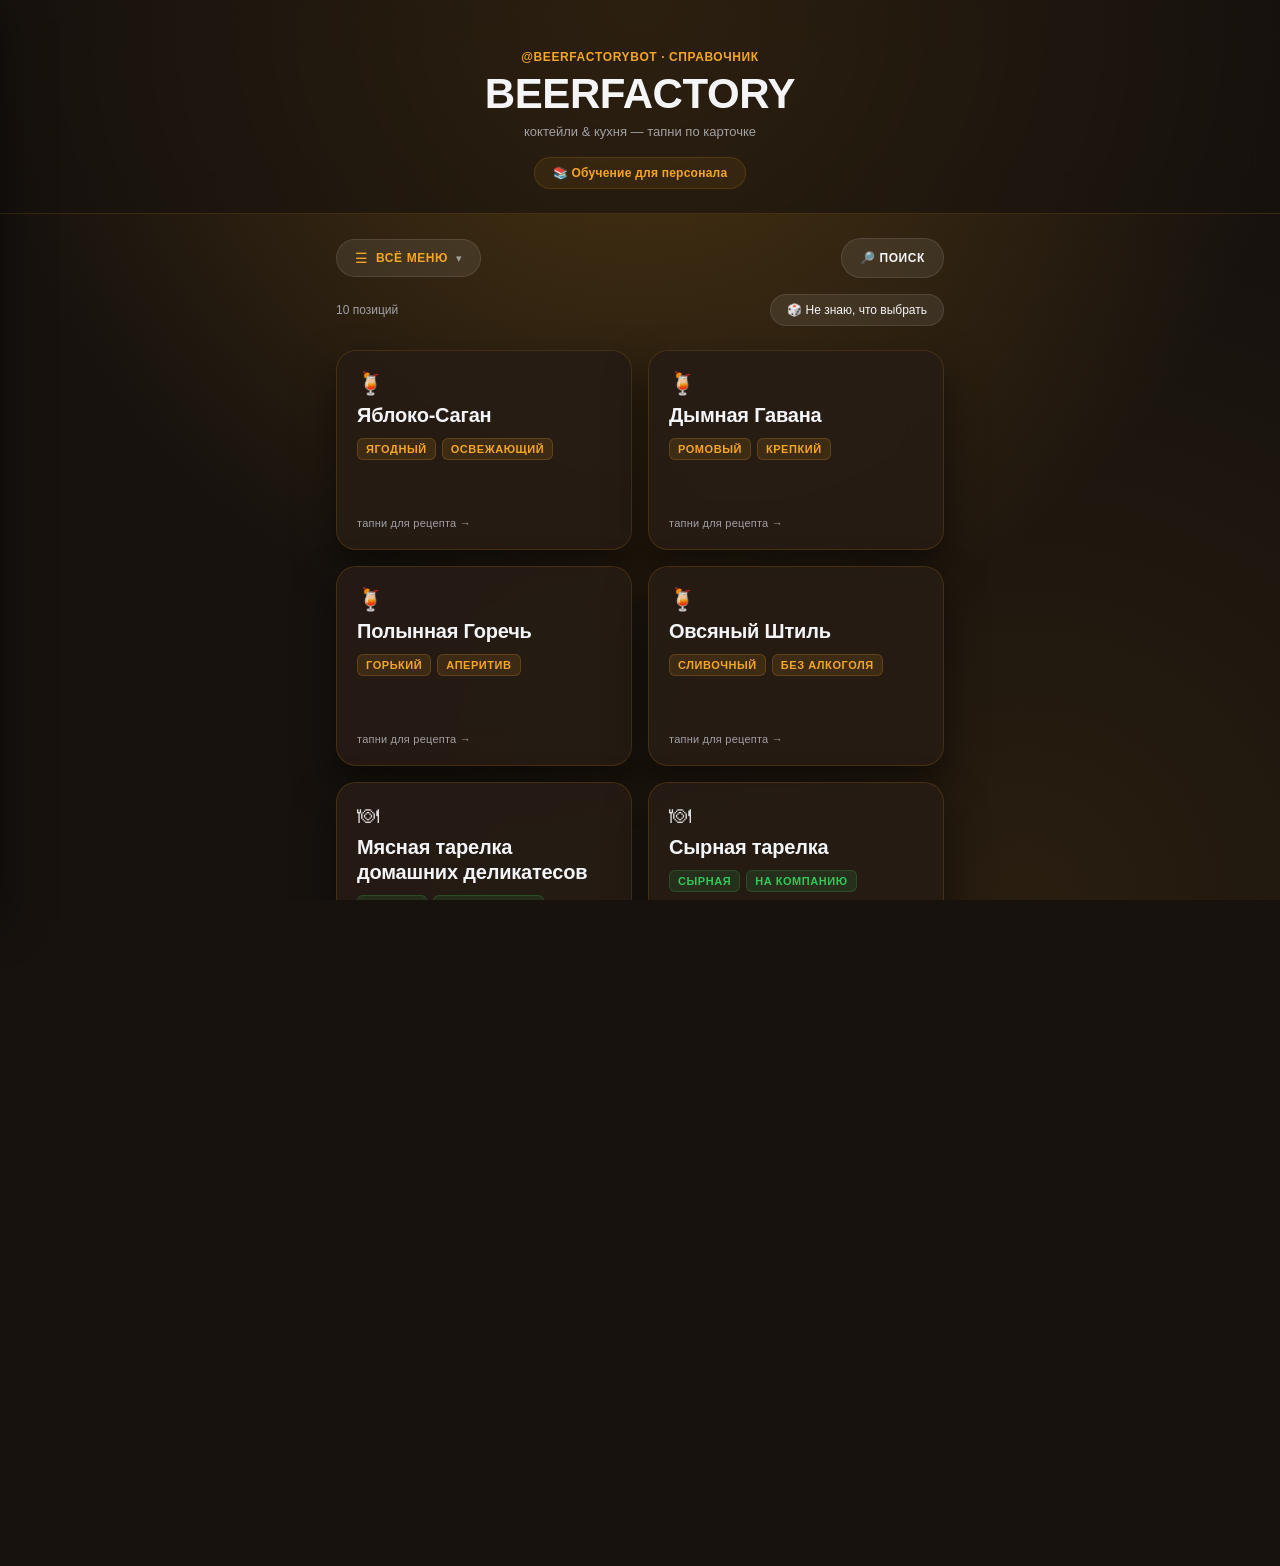
==== index.html @ 0e530587 "Update index.html Визуал" ====
<!DOCTYPE html>  
<html lang="ru">  
<head>  
  <!-- Универсальные мобильные иконки для BeerFactory -->  
  
<!-- Настройки для iPhone -->  
<link rel="apple-touch-icon" sizes="180x180" href="apple-touch-icon.png">  
<meta name="apple-mobile-web-app-title" content="BeerFactory">  
<meta name="apple-mobile-web-app-capable" content="yes">  
<meta name="apple-mobile-web-app-status-bar-style" content="black-translucent">  
  
<!-- Настройки для Android и других браузеров -->  
<link rel="manifest" href="manifest.json">  
<meta name="theme-color" content="#17120e">  
  
<!-- Иконка для вкладок браузера на ПК -->  
<link rel="icon" type="image/png" sizes="32x32" href="apple-touch-icon.png">  
<meta charset="UTF-8">  
<!-- viewport — чтобы на телефоне сайт не масштабировался как десктопная версия,  
     и чтобы поле ввода при фокусе не вызывало авто-зум браузера -->  
<meta name="viewport" content="width=device-width, initial-scale=1.0, maximum-scale=1.0, minimum-scale=1.0, user-scalable=no, viewport-fit=cover">  
<title>BeerFactory — меню</title>  
<style>  
  :root {  
    --bg-main: #17120e;  
    --bg-card: rgba(38, 28, 20, 0.9);  
    --accent-amber: #f5a623;  
    --accent-amber-glow: rgba(245, 166, 35, 0.25);  
    --accent-green: #34c759;  
    --accent-red: #ff3b30;  
    --text-primary: #f5f5f7;  
    --text-secondary: #a1a1a6;  
    --border-subtle: rgba(245, 166, 35, 0.15);  
    --apple-ease: cubic-bezier(0.16, 1, 0.3, 1);  
  }  

  * { 
    box-sizing: border-box; 
    touch-action: manipulation;
    -webkit-tap-highlight-color: transparent;
  }  

  html, body {  
    height: 100%;  
    height: 100dvh;  
  }  
  html {  
    overflow: hidden;  
  }  
  
  body {  
    margin: 0;  
    background-color: var(--bg-main);
    background-image: 
      radial-gradient(circle at 50% 0%, var(--accent-amber-glow), transparent 60%),
      radial-gradient(circle at 80% 100%, rgba(245, 166, 35, 0.08), transparent 50%);
    color: var(--text-primary);  
    font-family: -apple-system, BlinkMacSystemFont, "SF Pro Display", "SF Pro Text", sans-serif;
    padding: 0 0 60px;  
    min-height: 100%;  
    overflow-y: auto;  
    overflow-x: hidden;  
    -webkit-overflow-scrolling: touch;  
  }  

  /* Header */
  header {  
    padding: 50px 20px 24px;  
    text-align: center;  
    border-bottom: 1px solid var(--border-subtle);  
    background: rgba(23, 18, 14, 0.6);
    backdrop-filter: blur(20px);
    -webkit-backdrop-filter: blur(20px);
  }  
  .kicker {  
    font-size: 12px;  
    font-weight: 600;
    letter-spacing: 0.05em;  
    text-transform: uppercase;  
    color: var(--accent-amber);  
    margin-bottom: 8px;  
  }  
  h1 {  
    font-size: 42px;  
    font-weight: 700;
    letter-spacing: -0.01em;  
    margin: 0;  
    line-height: 1.05;  
    color: var(--text-primary);
  }  
  .sub {  
    font-size: 13px;  
    color: var(--text-secondary);  
    margin-top: 8px;  
  }  
  .training-link {  
    display: inline-flex;
    align-items: center;
    justify-content: center;
    margin-top: 18px;  
    font-size: 12px;  
    font-weight: 600;
    letter-spacing: 0.02em;  
    color: var(--accent-amber);  
    text-decoration: none;  
    background: rgba(245, 166, 35, 0.08);
    border: 1px solid var(--border-subtle);  
    padding: 8px 18px;  
    border-radius: 980px;  
    transition: opacity 0.2s var(--apple-ease), transform 0.1s var(--apple-ease), border-color 0.2s var(--apple-ease);
  }  
  .training-link:hover { 
    border-color: var(--accent-amber); 
    background: rgba(245, 166, 35, 0.15);
  }  
  .training-link:active {
    transform: scale(0.98);
  }

  /* Controls & Search */
  .controls {  
    max-width: 640px;  
    margin: 24px auto 0;  
    padding: 0 16px;  
  }  

  .topbar { 
    display: flex; 
    align-items: center; 
    gap: 12px; 
    margin-bottom: 14px; 
  }  

  .menu-trigger {  
    flex-shrink: 0;  
    display: flex; 
    align-items: center; 
    gap: 8px;  
    background: rgba(255, 255, 255, 0.08);  
    border: 1px solid rgba(255, 255, 255, 0.1);  
    border-radius: 980px;  
    padding: 10px 18px;  
    cursor: pointer;  
    color: var(--text-primary);  
    transition: opacity 0.2s var(--apple-ease), transform 0.1s var(--apple-ease), background 0.2s var(--apple-ease);
  }  
  .menu-trigger:hover { 
    background: rgba(255, 255, 255, 0.12);
  }  
  .menu-trigger:active {
    transform: scale(0.98);
  }
  .menu-trigger .mt-icon { font-size: 14px; flex-shrink: 0; color: var(--accent-amber); }  
  .menu-trigger .mt-label {  
    font-size: 12px; 
    font-weight: 600;
    letter-spacing: 0.05em; 
    text-transform: uppercase;  
    color: var(--accent-amber);  
    white-space: nowrap; 
    overflow: hidden; 
    text-overflow: ellipsis;  
    max-width: 34vw;  
  }  
  .menu-trigger .mt-chev { color: var(--text-secondary); font-size: 11px; flex-shrink: 0; }  

  .search-slot {  
    flex: 1;  
    display: flex; 
    justify-content: flex-end; 
    align-items: center;  
    position: relative;  
    min-width: 0;  
  }  
  .search-icon-btn {  
    flex-shrink: 0;  
    display: flex; 
    align-items: center; 
    gap: 6px;  
    height: 40px;  
    padding: 0 18px;  
    border-radius: 980px;  
    background: rgba(255, 255, 255, 0.08);  
    border: 1px solid rgba(255, 255, 255, 0.1);  
    color: var(--text-primary);  
    font-size: 12px;  
    font-weight: 600;
    letter-spacing: 0.05em;  
    text-transform: uppercase;  
    white-space: nowrap;  
    cursor: pointer;  
    transition: opacity 0.2s var(--apple-ease), transform 0.1s var(--apple-ease), background 0.2s var(--apple-ease);
  }  
  .search-icon-btn:hover { background: rgba(255, 255, 255, 0.12); }  
  .search-icon-btn:active { transform: scale(0.98); }
  .search-slot.open .search-icon-btn { display: none; }  

  input[type="text"] {  
    width: 0; 
    min-width: 0; 
    opacity: 0;  
    padding: 0; 
    border: none;  
    background: rgba(255, 255, 255, 0.08);  
    border-radius: 980px;  
    color: var(--text-primary);  
    font-family: inherit;
    font-size: 16px;  
    outline: none;  
    transition: width 0.3s var(--apple-ease), opacity 0.2s var(--apple-ease), padding 0.3s var(--apple-ease), border-color 0.2s var(--apple-ease);  
  }  
  .search-slot.open input[type="text"] {  
    width: 100%; 
    opacity: 1;  
    padding: 10px 18px;  
    border: 1px solid var(--border-subtle);  
  }  
  .search-slot.open input[type="text"]:focus { border-color: var(--accent-amber); }  
  input[type="text"]::placeholder { color: var(--text-secondary); }  

  /* Drawer Navigation */
  .drawer-overlay {  
    position: fixed; 
    inset: 0;  
    background: rgba(0, 0, 0, 0.7);  
    backdrop-filter: blur(8px);
    -webkit-backdrop-filter: blur(8px);
    opacity: 0; 
    pointer-events: none;  
    transition: opacity 0.3s var(--apple-ease);  
    z-index: 90;  
  }  
  .drawer-overlay.open { opacity: 1; pointer-events: auto; }  

  .drawer {  
    position: fixed; 
    top: 0; 
    left: 0; 
    bottom: 0;  
    width: min(320px, 85vw);  
    background: var(--bg-card);  
    backdrop-filter: blur(20px);
    -webkit-backdrop-filter: blur(20px);
    border-right: 1px solid var(--border-subtle);  
    z-index: 91;  
    transform: translateX(-100%);  
    transition: transform 0.4s var(--apple-ease);  
    display: flex; 
    flex-direction: column;  
    box-shadow: 0 20px 40px rgba(0, 0, 0, 0.5);  
  }  
  .drawer.open { transform: translateX(0); }  
  
  .drawer-head {  
    display: flex; 
    align-items: center; 
    justify-content: space-between;  
    padding: 24px 20px 16px;  
    border-bottom: 1px solid var(--border-subtle);  
  }  
  .drawer-head .dh-title {  
    font-size: 20px;  
    font-weight: 700;  
    letter-spacing: -0.01em;
    color: var(--text-primary);  
  }  
  .drawer-close {  
    background: rgba(255, 255, 255, 0.08); 
    border: none;  
    color: var(--text-secondary);  
    font-size: 20px; 
    line-height: 1;  
    cursor: pointer;  
    width: 32px;
    height: 32px;
    border-radius: 50%;
    display: flex;
    align-items: center;
    justify-content: center;
    transition: color 0.2s var(--apple-ease), background 0.2s var(--apple-ease);
  }  
  .drawer-close:hover { color: var(--text-primary); background: rgba(255, 255, 255, 0.15); }  

  .drawer-list {  
    flex: 1;  
    overflow-y: auto;  
    padding: 12px 10px;  
    display: flex; 
    flex-direction: column; 
    gap: 4px;  
  }  
  .drawer-item {  
    display: flex; 
    align-items: center; 
    gap: 12px;  
    width: 100%;  
    text-align: left;  
    background: transparent;  
    border: none;  
    padding: 12px 16px;  
    border-radius: 12px;  
    font-size: 14px;  
    color: var(--text-secondary);  
    cursor: pointer;  
    transition: background 0.2s var(--apple-ease), color 0.2s var(--apple-ease), transform 0.1s var(--apple-ease);  
  }  
  .drawer-item .di-label { flex: 1; }  
  .drawer-item:hover { background: rgba(245, 166, 35, 0.08); color: var(--text-primary); }  
  .drawer-item:active { transform: scale(0.98); }
  .drawer-item.active {  
    background: rgba(245, 166, 35, 0.15);  
    color: var(--accent-amber);  
    font-weight: 600;  
  }  

  .toolbar {  
    display: flex;  
    justify-content: space-between;  
    align-items: center;  
    margin-top: 16px;  
    font-size: 12px;  
    color: var(--text-secondary);  
  }  

  .surprise-btn {  
    background: rgba(255, 255, 255, 0.08);  
    border: 1px solid rgba(255, 255, 255, 0.1);  
    color: var(--text-primary);  
    padding: 8px 16px;  
    border-radius: 980px;  
    font-size: 12px;  
    font-weight: 500;
    cursor: pointer;  
    transition: opacity 0.2s var(--apple-ease), transform 0.1s var(--apple-ease), border-color 0.2s var(--apple-ease), background 0.2s var(--apple-ease);
  }  
  .surprise-btn:hover { 
    border-color: var(--accent-amber); 
    background: rgba(245, 166, 35, 0.1);
    color: var(--accent-amber);
  }  
  .surprise-btn:active { transform: scale(0.98); }

  /* Grid & Cards System */
  .grid {  
    max-width: 640px;  
    margin: 24px auto 0;  
    padding: 0 16px;  
    display: grid;  
    grid-template-columns: 1fr;  
    gap: 16px;  
  }  
  @media (min-width: 560px){  
    .grid { grid-template-columns: 1fr 1fr; }  
  }  

  .card {  
    perspective: 1200px;  
    height: 200px;  
    transition: height 0.4s var(--apple-ease);  
  }  
  .card.flipped {  
    height: var(--flip-h, 340px);  
  }  
  .card-inner {  
    position: relative;  
    width: 100%; 
    height: 100%;  
    transition: transform 0.6s var(--apple-ease);  
    transform-style: preserve-3d;  
  }  
  .card.flipped .card-inner { transform: rotateY(180deg); }  

  .face {  
    position: absolute; 
    inset: 0;  
    backface-visibility: hidden;  
    border-radius: 20px;  
    padding: 20px;  
    overflow: hidden;  
    background: var(--bg-card);
    backdrop-filter: blur(20px);
    -webkit-backdrop-filter: blur(20px);
    border: 1px solid var(--border-subtle);
    box-shadow: 0 20px 40px rgba(0, 0, 0, 0.5);
  }  

  .front {  
    display: flex;  
    flex-direction: column;  
    justify-content: space-between;  
    cursor: pointer;  
    transition: border-color 0.2s var(--apple-ease), transform 0.2s var(--apple-ease);
  }  
  .front:hover { 
    border-color: var(--accent-amber); 
  }  
  .cat-icon { font-size: 22px; opacity: 0.9; margin-bottom: 4px; }  
  
  .card-name {  
    font-size: 20px;  
    font-weight: 700;  
    letter-spacing: -0.01em;  
    line-height: 1.25;  
    margin: 6px 0 10px;  
    color: var(--text-primary);  
  }  
  .tags {  
    display: flex; 
    flex-wrap: wrap; 
    gap: 6px;  
  }  
  .tag {  
    font-size: 11px;  
    font-weight: 600;  
    text-transform: uppercase;  
    letter-spacing: 0.05em;  
    padding: 4px 8px;  
    border-radius: 6px;  
    background: rgba(245, 166, 35, 0.12);  
    color: var(--accent-amber);  
    border: 1px solid rgba(245, 166, 35, 0.2);  
  }  

  .kitchen .tag {  
    background: rgba(52, 199, 89, 0.12);  
    color: var(--accent-green);  
    border-color: rgba(52, 199, 89, 0.2);  
  }  

  .tap-hint {  
    font-size: 11px;  
    color: var(--text-secondary);  
    letter-spacing: 0.02em;  
  }  

  .back {  
    color: var(--text-primary);  
    transform: rotateY(180deg);  
    font-size: 13px;  
    line-height: 1.5;  
    cursor: pointer;  
    overflow-y: auto;  
  }  
  .back b {  
    display: block;  
    color: var(--accent-amber);  
    font-size: 11px;  
    font-weight: 600;  
    text-transform: uppercase;  
    letter-spacing: 0.05em;  
    margin: 12px 0 4px;  
  }  
  .back b:first-child { margin-top: 0; }  
  .back .ticket-name {  
    font-size: 18px;  
    font-weight: 700;  
    letter-spacing: -0.01em;  
    color: var(--text-primary);  
    border-bottom: 1px solid var(--border-subtle);  
    padding-bottom: 8px;  
    margin-bottom: 8px;  
  }  

  .back-photo {  
    width: 100%;  
    height: 140px;  
    object-fit: cover;  
    border-radius: 12px;  
    margin-bottom: 10px;  
    display: block;  
    cursor: zoom-in;  
    border: 1px solid var(--border-subtle);
    transition: opacity 0.2s var(--apple-ease);
  }  
  .back-photo:hover { opacity: 0.9; }

  .ingredient-table { margin-bottom: 4px; }  
  .ingredient-row {  
    padding: 4px 0;  
    border-bottom: 1px solid rgba(255, 255, 255, 0.05);  
    color: var(--text-secondary);
  }  
  .ingredient-row:last-child { border-bottom: none; }  

  /* Portion Calculator */  
  .portion-calculator {  
    margin: 14px 0;  
  }  
  .portion-calculator .calc-header {  
    padding: 12px;  
    background: rgba(245, 166, 35, 0.08);  
    border-radius: 12px;  
    border: 1px solid var(--border-subtle);
    margin-bottom: 8px;  
  }  
  .portion-calculator .calc-label {  
    display: block;  
    font-size: 11px;  
    text-transform: uppercase;  
    letter-spacing: 0.05em;  
    color: var(--accent-amber);  
    margin-bottom: 8px;  
    font-weight: 600;  
  }  
  .portion-calculator .calc-input-wrap {  
    display: flex;  
    gap: 8px;  
    align-items: center;  
  }  
  .portion-calculator .portion-input {  
    width: 80px;  
    padding: 6px 10px;  
    border: 1px solid var(--border-subtle);  
    border-radius: 8px;  
    background: rgba(0, 0, 0, 0.3);  
    color: var(--text-primary);  
    font-family: inherit;  
    font-size: 16px;  
  }  
  .portion-calculator .portion-input:focus {  
    outline: none;  
    border-color: var(--accent-amber);  
  }  
  .portion-calculator .calc-unit {  
    font-size: 11px;  
    color: var(--text-secondary);  
  }  
  .scaled-recipe {  
    margin-top: 10px;  
    padding: 10px 12px;  
    background: rgba(0, 0, 0, 0.2);  
    border-left: 3px solid var(--accent-amber);  
    border-radius: 8px;  
    font-size: 12px;  
    line-height: 1.6;  
    color: var(--text-secondary);  
  }  
  .scaled-recipe strong {  
    display: block;  
    color: var(--accent-amber);  
    font-size: 11px;  
    text-transform: uppercase;  
    letter-spacing: 0.05em;  
    margin-bottom: 4px;  
  }  
  .scaled-recipe .scaled-row { padding: 2px 0; }  
  .scaled-recipe .scaled-empty {  
    opacity: 0.6;  
    font-style: italic;  
  }  

  .empty {  
    text-align: center;  
    padding: 60px 20px;  
    font-size: 14px;  
    color: var(--text-secondary);  
  }  

  .note {  
    max-width: 640px;  
    margin: 40px auto 0;  
    padding: 16px 20px;  
    text-align: center;  
    font-size: 12px;  
    line-height: 1.6;  
    color: var(--text-secondary);  
    border-top: 1px solid var(--border-subtle);  
  }  

  @media (prefers-reduced-motion: reduce){  
    .card-inner { transition: none; }  
  }  

  .to-top {  
    position: fixed;  
    right: 20px;  
    bottom: 24px;  
    width: 48px;  
    height: 48px;  
    border-radius: 980px;  
    background: var(--accent-amber);  
    color: #17120e;  
    border: none;  
    font-size: 20px;  
    font-weight: 600;
    line-height: 1;  
    cursor: pointer;  
    box-shadow: 0 10px 20px rgba(0,0,0,0.4);  
    opacity: 0;  
    pointer-events: none;  
    transform: translateY(10px);  
    transition: opacity 0.2s var(--apple-ease), transform 0.2s var(--apple-ease);  
    z-index: 50;  
  }  
  .to-top:active {
    transform: scale(0.95);
  }
  .to-top.visible {  
    opacity: 1;  
    pointer-events: auto;  
    transform: translateY(0);  
  }  

  /* Lightbox */  
  .lightbox-overlay {  
    position: fixed;  
    inset: 0;  
    background: rgba(0, 0, 0, 0.85);  
    backdrop-filter: blur(15px);
    -webkit-backdrop-filter: blur(15px);
    z-index: 200;  
    display: flex;  
    align-items: center;  
    justify-content: center;  
    padding: 20px;  
    opacity: 0;  
    pointer-events: none;  
    transition: opacity 0.3s var(--apple-ease);  
  }  
  .lightbox-overlay.open {  
    opacity: 1;  
    pointer-events: auto;  
  }  
  .lightbox-img {  
    max-width: 100%;  
    max-height: 100%;  
    object-fit: contain;  
    border-radius: 16px;  
    box-shadow: 0 20px 40px rgba(0,0,0,0.6);  
    transform: scale(0.95);  
    transition: transform 0.3s var(--apple-ease);  
  }  
  .lightbox-overlay.open .lightbox-img {  
    transform: scale(1);  
  }  
  .lightbox-close {  
    position: absolute;  
    top: 20px;  
    right: 20px;  
    width: 40px;  
    height: 40px;  
    border-radius: 50%;  
    background: rgba(255, 255, 255, 0.1);  
    border: 1px solid rgba(255, 255, 255, 0.15);  
    color: var(--text-primary);  
    font-size: 22px;  
    line-height: 1;  
    cursor: pointer;  
    display: flex;  
    align-items: center;  
    justify-content: center;  
    transition: background 0.2s var(--apple-ease), transform 0.1s var(--apple-ease);
  }  
  .lightbox-close:hover { background: rgba(255, 255, 255, 0.2); }  
  .lightbox-close:active { transform: scale(0.95); }
</style>  
</head>  
<body>  
<button class="to-top" id="toTop" aria-label="Наверх">↑</button>  
<header>  
  <div class="kicker">@BEERFACTORYbot · справочник</div>  
  <h1>BEERFACTORY</h1>  
  <div class="sub">коктейли &amp; кухня — тапни по карточке</div>  
  <a href="training.html" class="training-link">📚 Обучение для персонала</a>  
</header>  
  
<div class="controls">  
  <div class="topbar">  
    <button class="menu-trigger" id="menuBtn">  
      <span class="mt-icon">☰</span>  
      <span class="mt-label" id="menuLabel">Всё меню</span>  
      <span class="mt-chev">▾</span>  
    </button>  
    <div class="search-slot" id="searchSlot">  
      <button class="search-icon-btn" id="searchIconBtn" aria-label="Поиск">🔎 Поиск</button>  
      <input type="text" id="search" placeholder="найти по названию или тегу...">  
    </div>  
  </div>  
  <div class="toolbar">  
    <span id="count">— позиций</span>  
    <button class="surprise-btn" id="surprise">🎲 Не знаю, что выбрать</button>  
  </div>  
</div>  
  
<div class="drawer-overlay" id="drawerOverlay"></div>  
<aside class="drawer" id="drawer">  
  <div class="drawer-head">  
    <span class="dh-title">Категории</span>  
    <button class="drawer-close" id="drawerClose" aria-label="Закрыть">×</button>  
  </div>  
  <nav class="drawer-list" id="tabs">  
    <button class="drawer-item active" data-cat="all"><span class="di-label">Всё меню</span></button>  
    <button class="drawer-item" data-cat="Коктейль"><span class="di-label">🍹 Коктейли</span></button>  
    <button class="drawer-item" data-cat="Кухня"><span class="di-label">🍽 Кухня</span></button>  
    <button class="drawer-item" data-cat="Заготовка"><span class="di-label">🧂 Заготовки</span></button>  
    <button class="drawer-item" data-cat="Лимонад"><span class="di-label">🍋 Б/А Напитки</span></button>  
    <button class="drawer-item" data-cat="Настойка"><span class="di-label">🥃 Настойка</span></button>  
  </nav>  
</aside>  
  
<div class="grid" id="grid"></div>  
<div class="empty" id="empty" style="display:none">Ничего не нашлось. Попробуй другое слово.</div>  
  
<div class="note">  
  Сайт в разработке 
</div>  
  
<div class="lightbox-overlay" id="lightboxOverlay">  
  <button class="lightbox-close" id="lightboxClose" aria-label="Закрыть">×</button>  
  <img class="lightbox-img" id="lightboxImg" src="" alt="">  
</div>  
  
<script>  
// ====== ДЕМО-ДАННЫЕ ======  
const ITEMS = [  
  {name:"Яблоко-Саган", cat:"Коктейли", tags:["ягодный","освежающий"], compound:"Джин 40мл · яблочный сок 60мл · сироп саган-дайля 15мл · лайм", method:"Шейк со льдом, двойное процеживание", serving:"Коктейльный бокал, долька яблока"},  
  {name:"Дымная Гавана", cat:"Коктейли", tags:["ромовый","крепкий"], compound:"Тёмный ром 45мл · ананасовый сок 40мл · лайм 15мл · биттер", method:"Билд в стакане на льду, лёгкое копчение веточкой розмарина", serving:"Хайбол, лёд-кубик"},  
  {name:"Полынная Горечь", cat:"Коктейли", tags:["горький","аперитив"], compound:"Джин 35мл · Апероль 25мл · тоник · долька грейпфрута", method:"Билд в бокале со льдом, аккуратно долить тоник", serving:"Бокал для вина, лёд"},  
  {name:"Овсяный Штиль", cat:"Коктейли", tags:["сливочный","без алкоголя"], compound:"Овсяное молоко 100мл · эспрессо 30мл · кленовый сироп 10мл", method:"Взбить шейкером без льда, перелить на лёд", serving:"Рокс, корица сверху"},  
  {name:"Мясная тарелка домашних деликатесов", cat:"Кухня", tags:["мясная","на компанию"], compound:"Хамон, брезаола, суджук, домашняя ветчина, оливки, орехи", method:"Нарезка тонкими слайсами, выложить веером по кругу тарелки", serving:"Деревянная доска, 6 персон, горчица отдельно"},  
  {name:"Сырная тарелка", cat:"Кухня", tags:["сырная","на компанию"], compound:"Дор блю, качотта, пармезан, мёд, грецкий орех, виноград", method:"Разложить по фактуре от мягкого к твёрдому", serving:"Каменная доска, мёд в розетке"},  
  {name:"Брускетта с томатами", cat:"Кухня", tags:["лёгкая","вегетарианская"], compound:"Чиабатта, томаты черри, базилик, чеснок, олив. масло, бальзамик", method:"Обжарить хлеб, натереть чесноком, выложить томатную смесь", serving:"Тарелка, 3 шт, микрозелень"},  
  {name:"Крылья BBQ острые", cat:"Кухня", tags:["острая","горячая"], compound:"Куриные крылья, соус барбекю, чили-хлопья, сельдерей", method:"Маринад 2 часа, жарка во фритюре, глазирование соусом", serving:"Тарелка, соус блю-чиз, стебель сельдерея"},  
  {name:"Настойка «Перцовая»", cat:"Настойка", tags:["острая","крепкая"], compound:"Водка \"Русский стандарт\" 1л\nПерец Болгарский 80гр\nПерец Чили 40гр\nПерец Горошек 15гр\nСахарный Сироп 150мл", method:"Настаивать в тёмном месте 10-14 дней, ежедневно встряхивать, процедить через марлю", serving:"Рюмка, охлаждённая"},  
  {name:"Настойка апельсиновая", cat:"Настойка", tags:["цитрусовая","крепкая"], compound:"Светлый ром 750мл\nАпельсины 2 шт\nВанилин 1г\nМёд 50мл", method:"Нарезать апельсины кольцами, положить в банку с ромом, добавить ванилин и мёд, закрыть, настаивать 21 день", serving:"Рюмка, льдинка"},  
];  
  
// ====== ПОДКЛЮЧЕНИЕ К СВОЕЙ БАЗЕ NOCODB ======  
const CONFIG = {  
  useRemote: true,  
  baseUrl: "https://nocodb.puzzlebot.top",  
  tableId: "mqo5ga1nk6h8lv8",  
  kitchenTableId: "mc7m3sa4m2x12dd",  
  token: "uDwIj1M4tM3DkQdrJItq54GkxbdJFCJ6OUhETjA9",  
  categoryField: "Категория",  
};  
  
const CATEGORY_ICONS = {};  
document.querySelectorAll('#tabs .drawer-item[data-cat]').forEach(btn => {  
  const cat = btn.dataset.cat;  
  if (cat === 'all') return;  
  const firstWord = btn.querySelector('.di-label').textContent.trim().split(/\s+/)[0];  
  CATEGORY_ICONS[cat] = firstWord;  
});  
  
let DATA = ITEMS;  
  
async function fetchTable(tableId, forcedCategory){  
  const url = `${CONFIG.baseUrl}/api/v2/tables/${tableId}/records?limit=1000`;  
  const res = await fetch(url, { headers: { "xc-token": CONFIG.token } });  
  if(!res.ok) throw new Error("NocoDB ответил " + res.status + " для таблицы " + tableId);  
  const json = await res.json();  
  const rows = json.list || [];  
  return rows.map(r => {  
    const cat = forcedCategory || (r[CONFIG.categoryField] || "").trim() || "Коктейли";  
    let compound, method, serving;  
    if (cat === "Кухня") {  
      compound = r["Состав"] || "—";  
      method = r["Описание"] || "—";  
      serving = r["Граммовка"] || "—";  
    } else {  
      compound = r["Состав"] || "—";  
      method = r["Метод"] || r["Приготовление"] || "—";  
      serving = r["Подача"] || r["Вес"] || "—";  
    }  
    return {  
      name: r["Название"] || "Без названия",  
      cat: cat,  
      tags: (r["Теги"] || "").split(/\s+/).filter(Boolean),  
      compound: compound,  
      method: method,  
      serving: serving,  
      photo: r["Фото-ссылка"] || null,  
    };  
  });  
}  
  
async function loadData(){  
  if(!CONFIG.useRemote) return;  
  try{  
    const [mainItems, kitchenItems] = await Promise.all([  
      fetchTable(CONFIG.tableId, null),  
      CONFIG.kitchenTableId  
        ? fetchTable(CONFIG.kitchenTableId, "Кухня")  
        : Promise.resolve([]),  
    ]);  
    DATA = [...mainItems, ...kitchenItems];  
  }catch(e){  
    console.error("Не удалось загрузить NocoDB, показаны демо-данные:", e);  
  }  
}  
  
let state = { cat: "all", query: "" };  
  
function matches(item){  
  if(state.cat !== "all" && item.cat !== state.cat) return false;  
  if(state.query){  
    const q = state.query.toLowerCase();  
    const hay = (item.name + " " + item.tags.join(" ")).toLowerCase();  
    if(!hay.includes(q)) return false;  
  }  
  return true;  
}  
  
const UNIT_PATTERN = /(\d+(?:[.,]\d+)?\s*(?:мл|гр|г|кг|л|шт|порц\.?|долька|дольки|долек|слайс|слайса|слайсов|лист|листик|листика|листа|стебель|стебля|палочка|палочки|щепотка|щепотки|капля|капли|капель|зубчик|зубчика|зубчиков|пучок|пучка|ч\.л\.|ст\.л\.)\.?)\s+(?=[А-ЯЁ])/g;  
  
function ingredientRows(text){  
  let raw = String(text || "—").trim();  
  let lines;  
  if(/\\n/.test(raw)){  
    lines = raw.split(/\\n+/);  
  } else if(/\n/.test(raw)){  
    lines = raw.split(/\n+/);  
  } else {  
    const withBreaks = raw.replace(UNIT_PATTERN, "$1\n");  
    lines = withBreaks.split(/\n+/);  
  }  
  lines = lines.map(s => s.trim()).filter(Boolean);  
  if(lines.length === 0) lines = ["—"];  
  return lines.map(line => `<div class="ingredient-row">${line}</div>`).join("");  
}  
  
// ========== КАЛЬКУЛЯТОР ПОРЦИЙ ДЛЯ НАСТОЕК ==========  
  
function splitCompoundToLines(text){  
  let raw = String(text || "").trim();  
  let lines;  
  if(/\\n/.test(raw)){  
    lines = raw.split(/\\n+/);  
  } else if(/\n/.test(raw)){  
    lines = raw.split(/\n+/);  
  } else if(/·/.test(raw)){  
    lines = raw.split(/·/);  
  } else {  
    const withBreaks = raw.replace(UNIT_PATTERN, "$1\n");  
    lines = withBreaks.split(/\n+/);  
  }  
  return lines.map(s => s.trim()).filter(Boolean);  
}  
  
const INGREDIENT_RE = /^(.+?)\s+(\d+(?:[.,]\d+)?)\s*(мл|гр|г|кг|л|шт|порц|долька|дольки|долек|слайс|слайса|слайсов|лист|листик|листика|листа|стебель|стебля|палочка|палочки|щепотка|щепотки|капля|капли|капель|зубчик|зубчика|зубчиков|пучок|пучка|ч\.л\.|ст\.л\.)?\.?$/;  
  
function parseIngredients(text){  
  const lines = splitCompoundToLines(text);  
  return lines.map(line => {  
    const match = line.match(INGREDIENT_RE);  
    if(!match){  
      return { original: line, ingredient: line, number: null, unit: "" };  
    }  
    return {  
      original: line,  
      ingredient: match[1].trim(),  
      number: parseFloat(match[2].replace(",", ".")),  
      unit: match[3] || "",  
    };  
  });  
}  
  
function formatScaledNumber(num){  
  const rounded = Math.round(num * 100) / 100;  
  return String(rounded);  
}  
  
function scaleRecipe(text, multiplier){  
  const ingredients = parseIngredients(text);  
  return ingredients.map(ing => {  
    if(ing.number === null){  
      return ing.original;  
    }  
    const scaled = formatScaledNumber(ing.number * multiplier);  
    return `${ing.ingredient} ${scaled}${ing.unit ? " " + ing.unit : ""}`;  
  });  
}  
  
function createPortionCalculator(itemName){  
  const safeId = "calc-" + itemName.replace(/[^a-zA-Zа-яА-Я0-9]+/g, "-").toLowerCase();  
  return `  
    <div class="portion-calculator">  
      <div class="calc-header">  
        <label class="calc-label" for="${safeId}">Рассчитать на N порций</label>  
        <div class="calc-input-wrap">  
          <input  
            type="number"  
            id="${safeId}"  
            class="portion-input"  
            value="1"  
            min="0.5"  
            step="0.5"  
            inputmode="decimal"  
          >  
          <span class="calc-unit">порций (можно дробное, напр. 3.5)</span>  
        </div>  
      </div>  
      <div class="scaled-recipe"></div>  
    </div>  
  `;  
}  
  
// ========== ЛАЙТБОКС: УВЕЛИЧЕНИЕ ФОТО ПО КЛИКУ ==========  
const lightboxOverlay = document.getElementById("lightboxOverlay");  
const lightboxImg = document.getElementById("lightboxImg");  
const lightboxClose = document.getElementById("lightboxClose");  
  
function openLightbox(src, alt){  
  lightboxImg.src = src;  
  lightboxImg.alt = alt || "";  
  lightboxOverlay.classList.add("open");  
  document.body.style.overflow = "hidden";  
}  
function closeLightbox(){  
  lightboxOverlay.classList.remove("open");  
  document.body.style.overflow = "";  
  lightboxImg.src = "";  
}  
lightboxClose.addEventListener("click", closeLightbox);  
lightboxOverlay.addEventListener("click", (e) => {  
  if(e.target === lightboxOverlay) closeLightbox();  
});  
document.addEventListener("keydown", (e) => {  
  if(e.key === "Escape" && lightboxOverlay.classList.contains("open")) closeLightbox();  
});  
  
function render(){  
  const grid = document.getElementById("grid");  
  const empty = document.getElementById("empty");  
  const list = DATA.filter(matches);  
  
  document.getElementById("count").textContent = list.length + " позиций";  
  grid.innerHTML = "";  
  empty.style.display = list.length ? "none" : "block";  
  
  list.forEach(item => {  
    const isKitchen = item.cat === "Кухня";  
    const isRecipe = item.cat === "Настойка";  
    const icon = CATEGORY_ICONS[item.cat] || "🍹";  
  
    const card = document.createElement("div");  
    card.className = "card";  
    card.innerHTML = `  
  <div class="card-inner">  
    <div class="face front ${isKitchen ? 'kitchen' : ''}">  
      <div>  
        <div class="cat-icon">${icon}</div>  
        <div class="card-name">${item.name}</div>  
        <div class="tags">${item.tags.map(t=>`<span class="tag">${t}</span>`).join("")}</div>  
      </div>  
      <div class="tap-hint">тапни для рецепта →</div>  
    </div>  
    <div class="face back">  
      ${item.photo ? `<img class="back-photo" src="${item.photo}" alt="${item.name}">` : ''}  
      <div class="ticket-name">${item.name}</div>  
      ${!isKitchen ? `<b>Состав</b><div class="ingredient-table">${ingredientRows(item.compound)}</div>` : ''}  
      ${isRecipe ? createPortionCalculator(item.name) : ''}  
      <b>${isKitchen ? 'Описание' : 'Метод'}</b>${item.method}  
      <b>${isKitchen ? 'Граммовка' : 'Подача'}</b>${item.serving}  
    </div>  
  </div>`;  
  
    const front = card.querySelector(".front");  
    const back = card.querySelector(".back");  
    front.addEventListener("click", () => card.classList.add("flipped"));  
    back.addEventListener("click", () => card.classList.remove("flipped"));  
  
    grid.appendChild(card);  
  
    const photoImg = back.querySelector(".back-photo");  
    if(photoImg){  
      photoImg.addEventListener("click", (e) => {  
        e.stopPropagation();  
        openLightbox(photoImg.src, photoImg.alt);  
      });  
    }  
  
    if(isRecipe){  
      const portionInput = back.querySelector(".portion-input");  
      const scaledDiv = back.querySelector(".scaled-recipe");  
      const originalCompound = item.compound;  
  
      function updateScaledRecipe(){  
        const raw = parseFloat(portionInput.value);  
        const multiplier = (!isNaN(raw) && raw > 0) ? raw : 1;  
        const rows = scaleRecipe(originalCompound, multiplier);  
        const rowsHtml = rows.length  
          ? rows.map(r => `<div class="scaled-row">• ${r}</div>`).join("")  
          : `<div class="scaled-empty">Не удалось разобрать состав на ингредиенты.</div>`;  
        scaledDiv.innerHTML = `<strong>На ${multiplier} порций</strong>` + rowsHtml;  
      }  
  
      portionInput.addEventListener("input", updateScaledRecipe);  
      portionInput.addEventListener("change", updateScaledRecipe);  
      portionInput.addEventListener("click", (e) => e.stopPropagation());  
  
      updateScaledRecipe();  
    }  
  
    const naturalHeight = back.scrollHeight + 8;  
    card.style.setProperty("--flip-h", Math.max(naturalHeight, 220) + "px");  
  });  
}  
  
const drawer = document.getElementById("drawer");  
const drawerOverlay = document.getElementById("drawerOverlay");  
const menuLabel = document.getElementById("menuLabel");  
  
function openDrawer(){  
  drawer.classList.add("open");  
  drawerOverlay.classList.add("open");  
  document.body.style.overflow = "hidden";  
}  
function closeDrawer(){  
  drawer.classList.remove("open");  
  drawerOverlay.classList.remove("open");  
  document.body.style.overflow = "";  
}  
document.getElementById("menuBtn").addEventListener("click", openDrawer);  
document.getElementById("drawerClose").addEventListener("click", closeDrawer);  
drawerOverlay.addEventListener("click", closeDrawer);  
  
document.getElementById("tabs").addEventListener("click", (e) => {  
  const btn = e.target.closest(".drawer-item");  
  if(!btn) return;  
  document.querySelectorAll(".drawer-item").forEach(t => t.classList.remove("active"));  
  btn.classList.add("active");  
  state.cat = btn.dataset.cat;  
  menuLabel.textContent = btn.querySelector(".di-label").textContent;  
  render();  
  closeDrawer();  
});  
  
const searchSlot = document.getElementById("searchSlot");  
const searchInput = document.getElementById("search");  
document.getElementById("searchIconBtn").addEventListener("click", () => {  
  searchSlot.classList.add("open");  
  searchInput.focus();  
});  
searchInput.addEventListener("blur", () => {  
  if(!searchInput.value.trim()) searchSlot.classList.remove("open");  
});  
  
document.getElementById("search").addEventListener("input", (e) => {  
  state.query = e.target.value.trim();  
  render();  
});  
  
document.getElementById("surprise").addEventListener("click", () => {  
  const pool = DATA.filter(i => state.cat === "all" ? true : i.cat === state.cat);  
  const pick = pool[Math.floor(Math.random() * pool.length)];  
  document.getElementById("search").value = "";  
  state.query = "";  
  render();  
  const cards = [...document.querySelectorAll(".card-name")];  
  const target = cards.find(c => c.textContent === pick.name);  
  if(target){  
    const card = target.closest(".card");  
    card.scrollIntoView({behavior:"smooth", block:"center"});  
    setTimeout(() => card.classList.add("flipped"), 350);  
  }  
});  
  
const toTopBtn = document.getElementById("toTop");  
document.body.addEventListener("scroll", () => {  
  if(document.body.scrollTop > window.innerHeight * 0.6){  
    toTopBtn.classList.add("visible");  
  } else {  
    toTopBtn.classList.remove("visible");  
  }  
});  
toTopBtn.addEventListener("click", () => {  
  document.body.scrollTo({ top: 0, behavior: "smooth" });  
});  
  
loadData().then(render);  
</script>  
  
</body>  
</html>
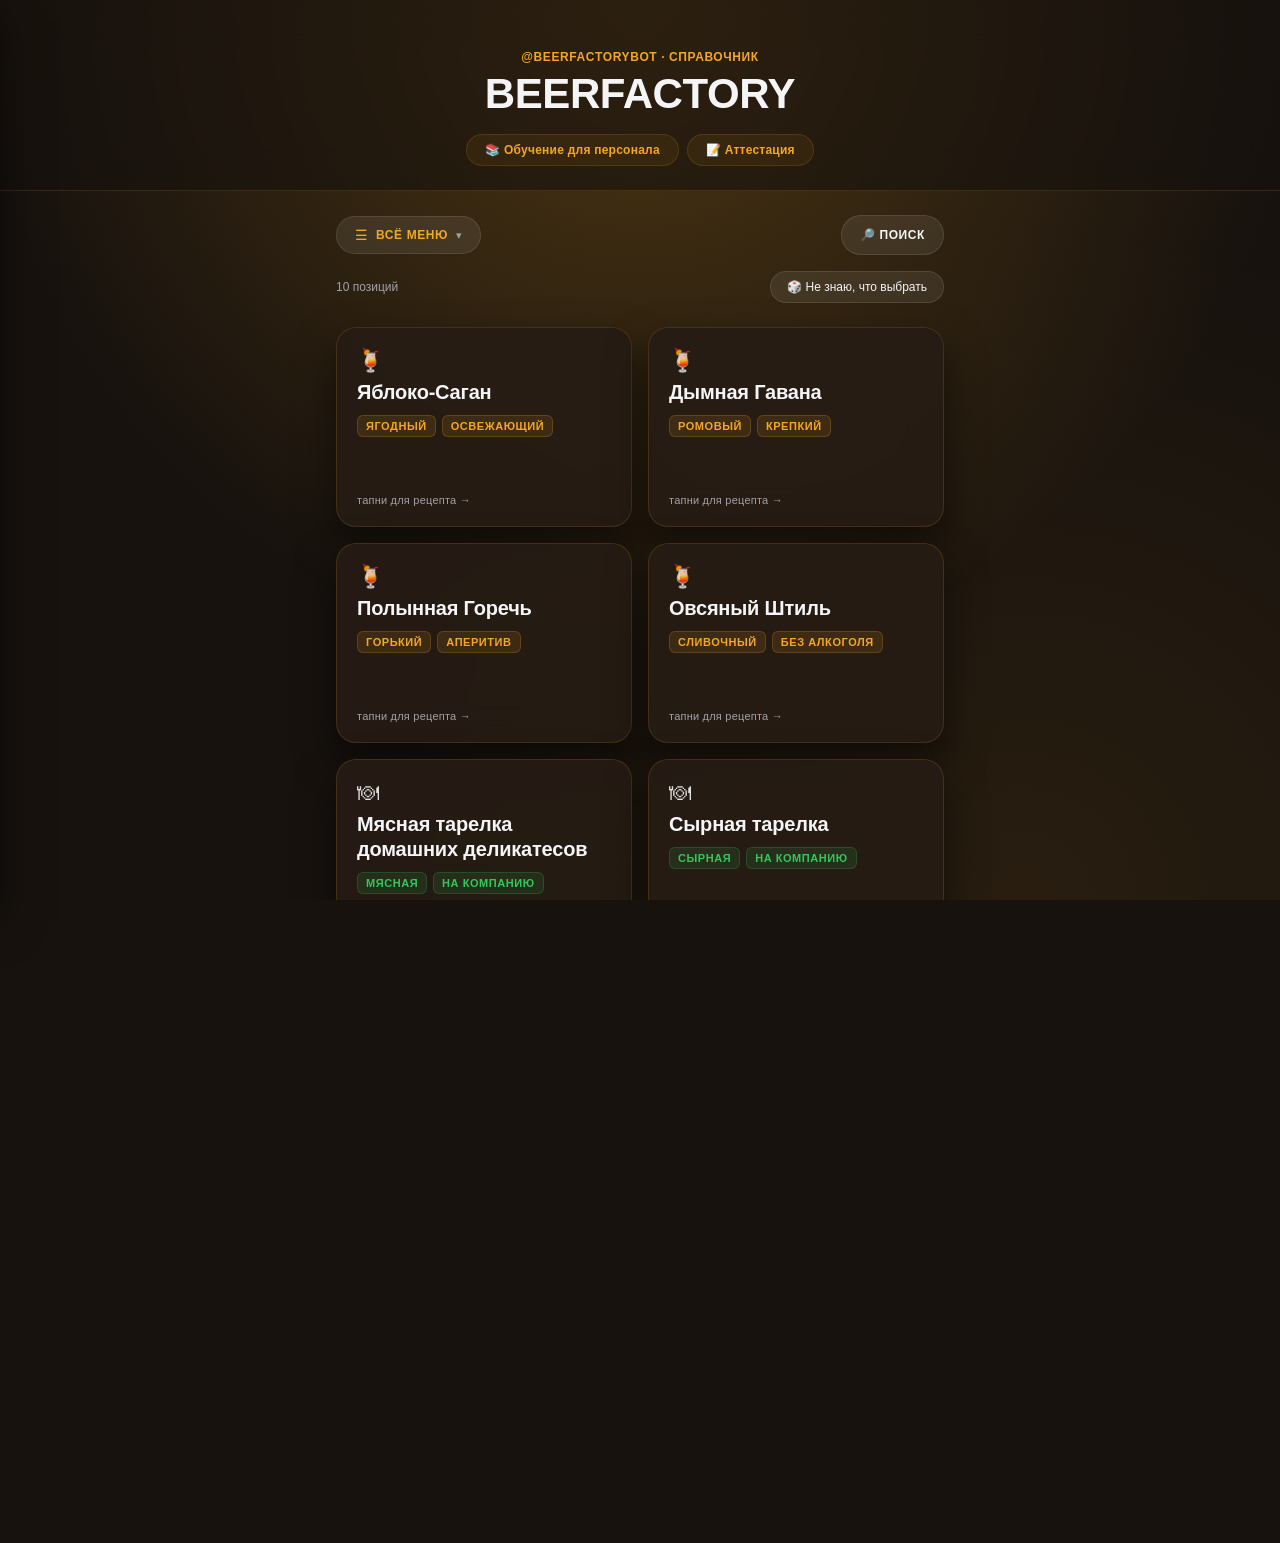
==== commit 1f50ec57: "Update index.html" ====
--- a/index.html
+++ b/index.html
@@ -461,17 +461,18 @@
     margin-bottom: 8px;  
   }  
 
-  .back-photo {  
+    .back-photo {  
     width: 100%;  
-    height: 140px;  
-    object-fit: cover;  
+    height: 160px;  
+    object-fit: contain; /* Отображает фото целиком без обрезки */
+    background: rgba(0, 0, 0, 0.3); /* Темный фон для полей по краям */
     border-radius: 12px;  
     margin-bottom: 10px;  
     display: block;  
     cursor: zoom-in;  
     border: 1px solid var(--border-subtle);
-    transition: opacity 0.2s var(--apple-ease);
-  }  
+    transition: opacity 0.2s var(--apple-ease), background 0.2s var(--apple-ease);
+  }    
   .back-photo:hover { opacity: 0.9; }
 
   .ingredient-table { margin-bottom: 4px; }  
@@ -660,8 +661,10 @@
 <header>  
   <div class="kicker">@BEERFACTORYbot · справочник</div>  
   <h1>BEERFACTORY</h1>  
-  <div class="sub">коктейли &amp; кухня — тапни по карточке</div>  
-  <a href="training.html" class="training-link">📚 Обучение для персонала</a>  
+    <div style="display: flex; gap: 8px; justify-content: center; flex-wrap: wrap;">
+    <a href="training.html" class="training-link">📚 Обучение для персонала</a>  
+    <a href="attestation.html" class="training-link">📝 Аттестация</a>  
+  </div>  
 </header>  
   
 <div class="controls">  
@@ -988,7 +991,10 @@
   
       portionInput.addEventListener("input", updateScaledRecipe);  
       portionInput.addEventListener("change", updateScaledRecipe);  
-      portionInput.addEventListener("click", (e) => e.stopPropagation());  
+      portionInput.addEventListener("click", (e) => e.stopPropagation());
+      portionInput.addEventListener("touchstart", (e) => e.stopPropagation());
+      portionInput.addEventListener("focus", (e) => e.stopPropagation());
+  
   
       updateScaledRecipe();  
     }  
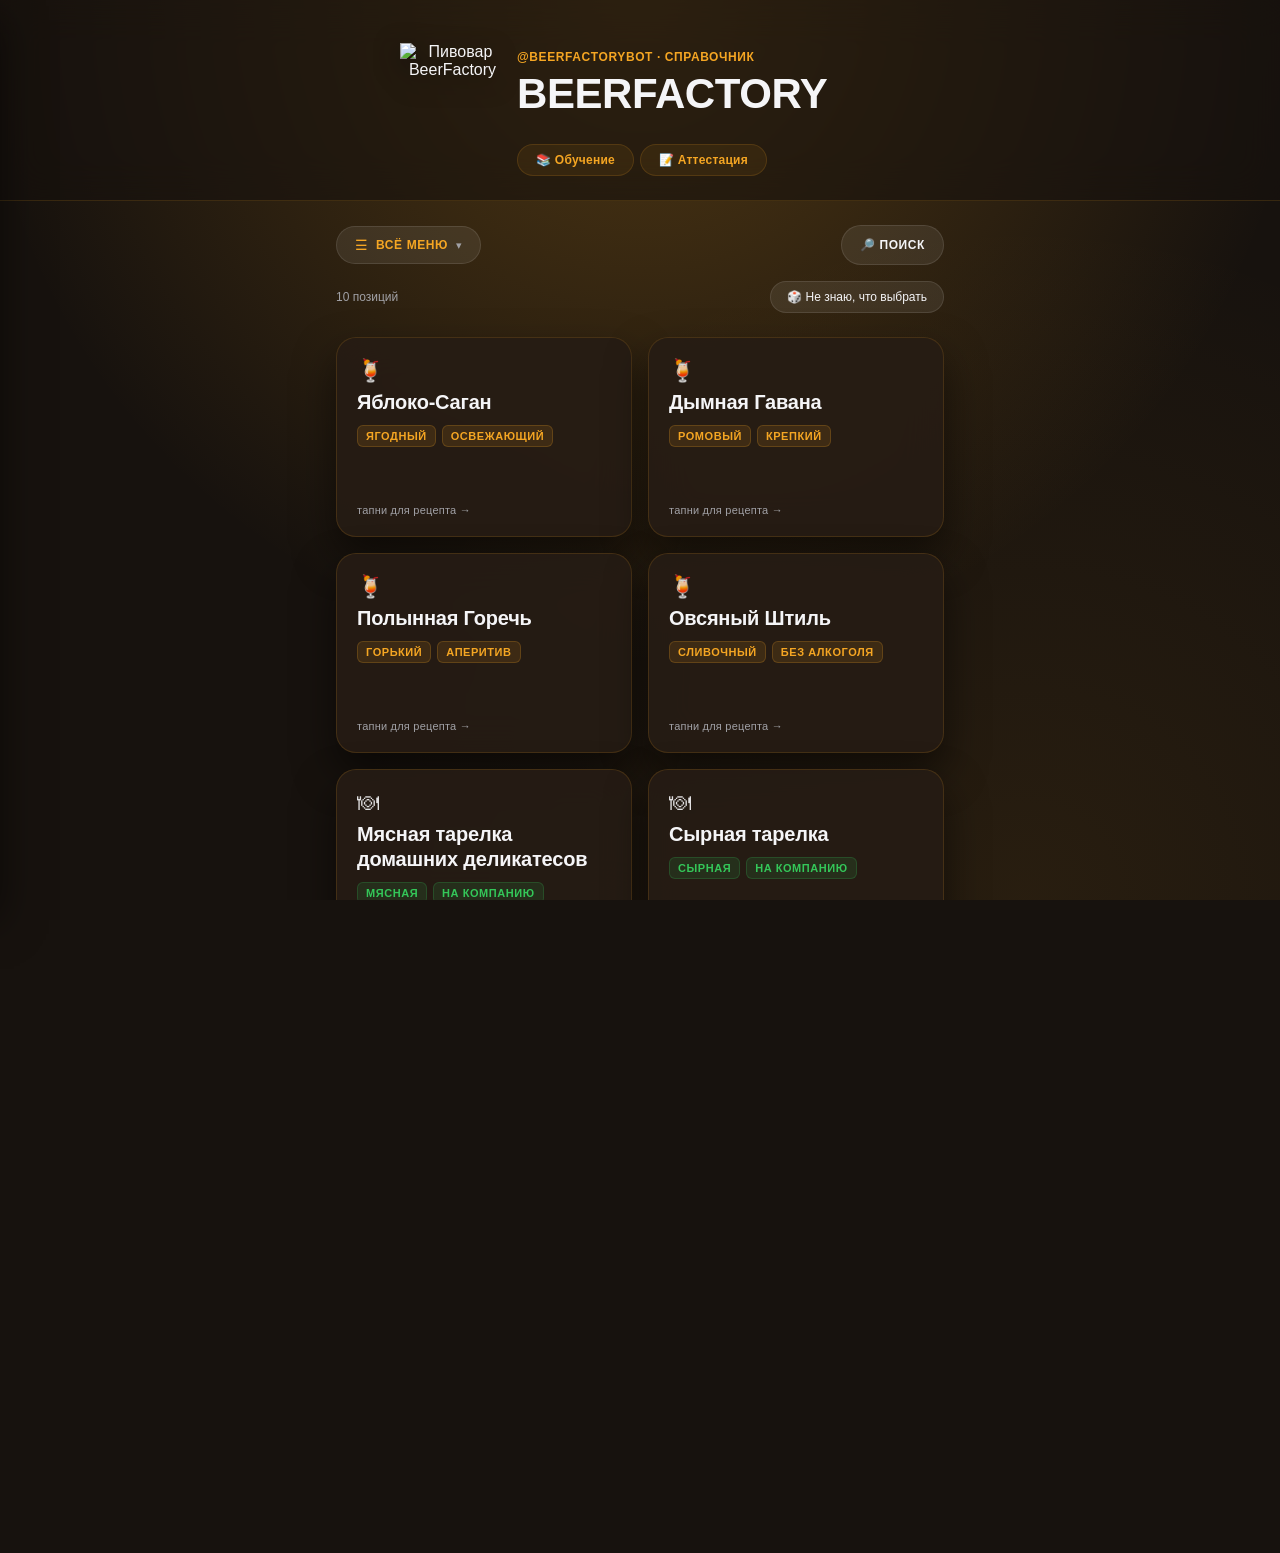
==== commit 78e58539: "Update index.html Шапка с пивоваром" ====
--- a/index.html
+++ b/index.html
@@ -72,6 +72,51 @@
     backdrop-filter: blur(20px);
     -webkit-backdrop-filter: blur(20px);
   }  
+    /* Контейнер Flexbox для выравнивания персонажа и текста */
+  .header-content {
+    display: flex;
+    align-items: center;
+    justify-content: center;
+    gap: 12px;
+    max-width: 480px;
+    margin: 0 auto;
+  }
+
+  /* Обертка для фото пивовара */
+  .header-brewer {
+    flex-shrink: 0;
+    width: 105px;
+    height: 120px;
+    display: flex;
+    align-items: flex-end;
+    justify-content: center;
+    position: relative;
+  }
+
+  /* Картинка персонажа с эффектом тени */
+  .brewer-img {
+    width: auto;
+    height: 130px;
+    object-fit: contain;
+    filter: drop-shadow(0 6px 12px rgba(0, 0, 0, 0.5));
+  }
+
+  /* Текстовый блок шапки */
+  .header-text {
+    flex: 1;
+    display: flex;
+    flex-direction: column;
+    align-items: flex-start;
+    text-align: left;
+  }
+
+  .header-links {
+    display: flex;
+    flex-wrap: wrap;
+    gap: 6px;
+    margin-top: 10px;
+  }
+  
   .kicker {  
     font-size: 12px;  
     font-weight: 600;
@@ -659,12 +704,22 @@
 <body>  
 <button class="to-top" id="toTop" aria-label="Наверх">↑</button>  
 <header>  
-  <div class="kicker">@BEERFACTORYbot · справочник</div>  
-  <h1>BEERFACTORY</h1>  
-    <div style="display: flex; gap: 8px; justify-content: center; flex-wrap: wrap;">
-    <a href="training.html" class="training-link">📚 Обучение для персонала</a>  
-    <a href="attestation.html" class="training-link">📝 Аттестация</a>  
-  </div>  
+  <div class="header-content">
+    <!-- Блок 1: Изображение персонажа (слева) -->
+    <div class="header-brewer">
+      <img src="brewer.png" alt="Пивовар BeerFactory" class="brewer-img">
+    </div>
+    
+    <!-- Блок 2: Текст и ссылки (справа) -->
+    <div class="header-text">
+      <div class="kicker">@BEERFACTORYbot · справочник</div>  
+      <h1>BEERFACTORY</h1>  
+      <div class="header-links">
+        <a href="training.html" class="training-link">📚 Обучение</a>  
+        <a href="attestation.html" class="training-link">📝 Аттестация</a>  
+      </div>  
+    </div>
+  </div>
 </header>  
   
 <div class="controls">  
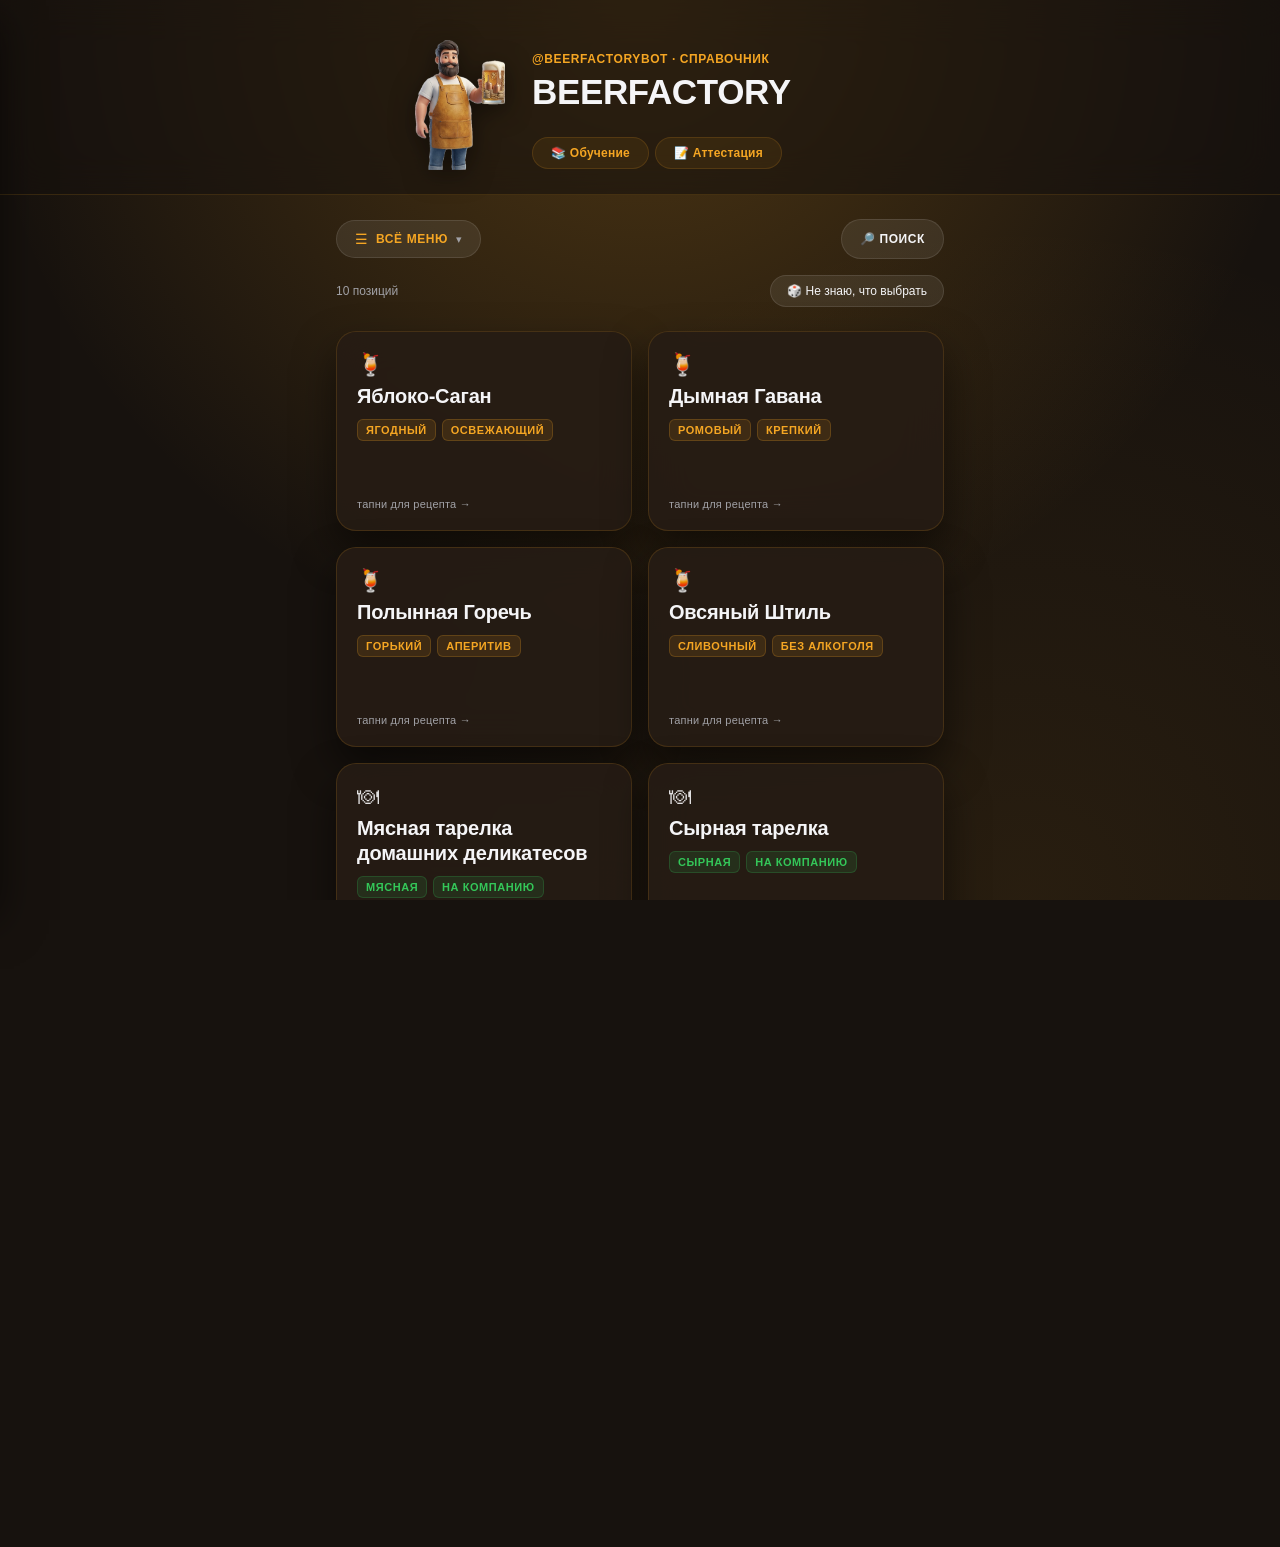
==== commit a09be03c: "Update index.html" ====
--- a/index.html
+++ b/index.html
@@ -85,7 +85,7 @@
   /* Обертка для фото пивовара */
   .header-brewer {
     flex-shrink: 0;
-    width: 105px;
+    width: 120px;
     height: 120px;
     display: flex;
     align-items: flex-end;
@@ -126,11 +126,11 @@
     margin-bottom: 8px;  
   }  
   h1 {  
-    font-size: 42px;  
-    font-weight: 700;
+    font-size: 35px;  
+    font-weight: 800;
     letter-spacing: -0.01em;  
     margin: 0;  
-    line-height: 1.05;  
+    line-height: 1.0;  
     color: var(--text-primary);
   }  
   .sub {  
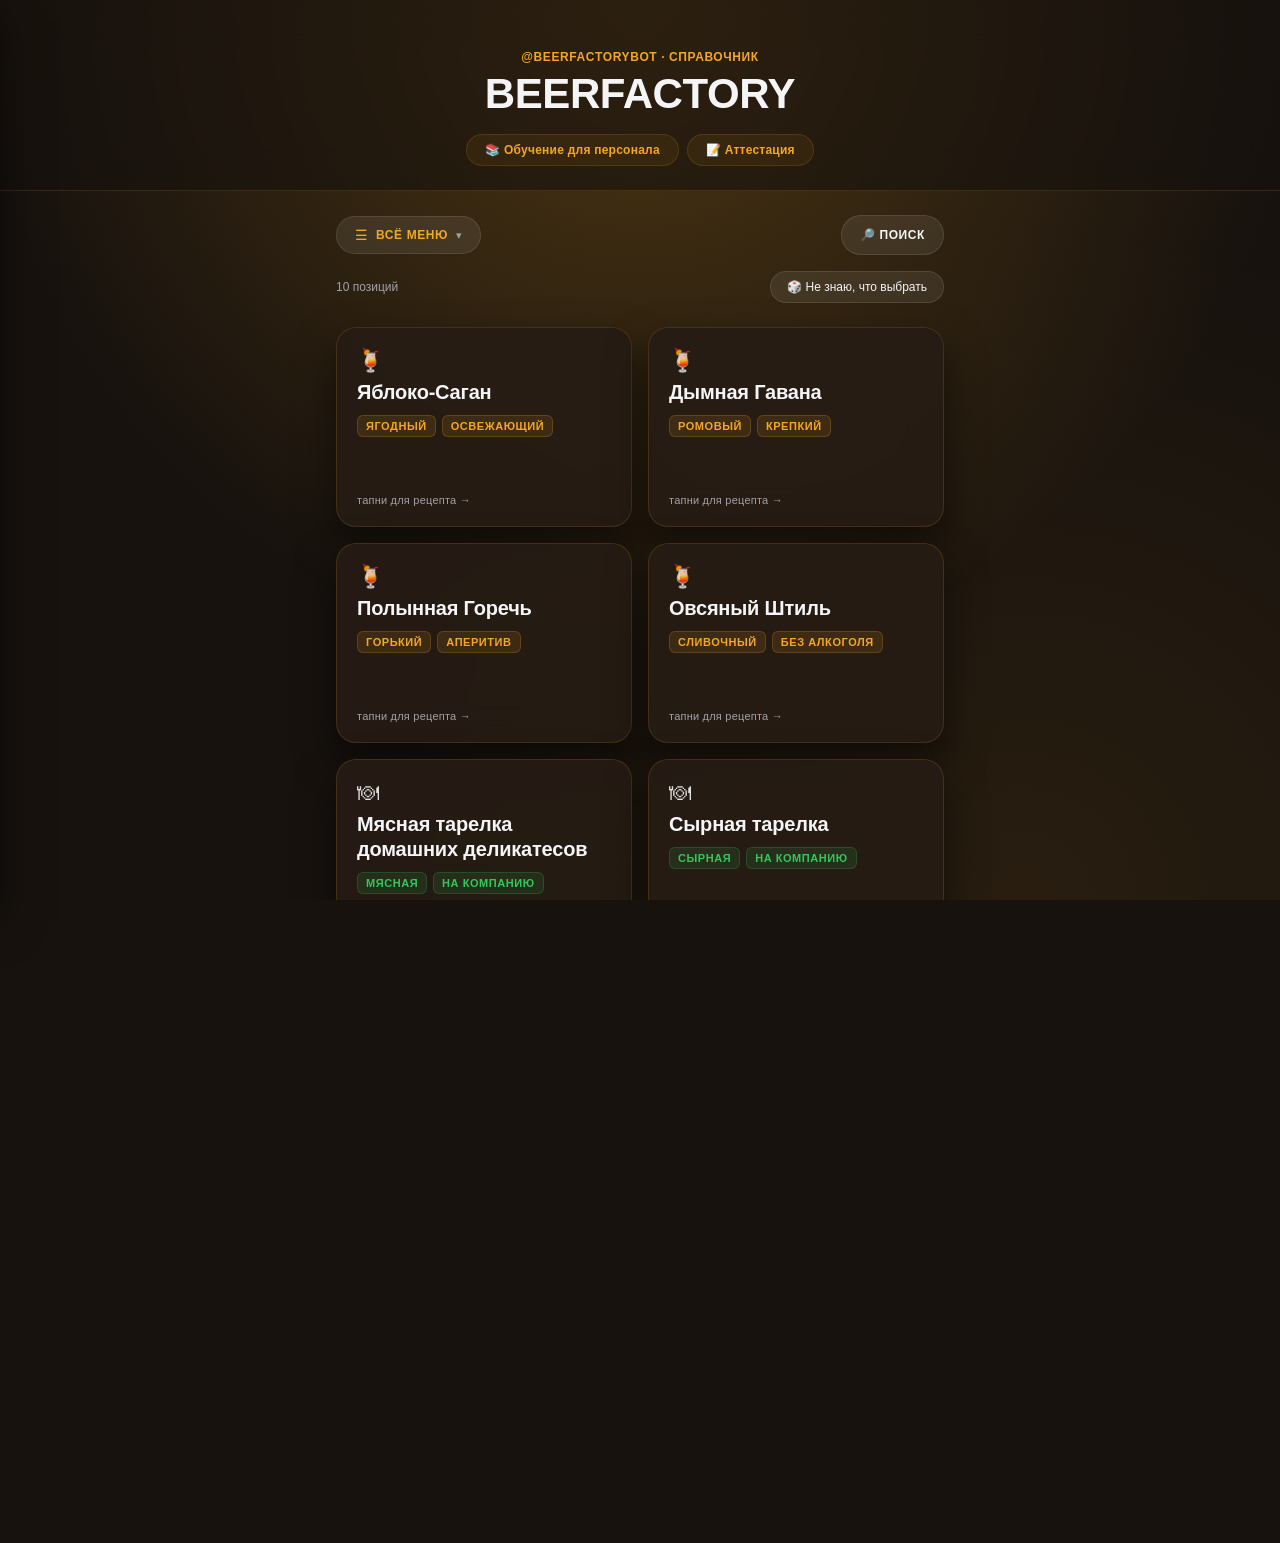
==== commit ecadcd9d: "Update index.html Возврат" ====
--- a/index.html
+++ b/index.html
@@ -72,51 +72,6 @@
     backdrop-filter: blur(20px);
     -webkit-backdrop-filter: blur(20px);
   }  
-    /* Контейнер Flexbox для выравнивания персонажа и текста */
-  .header-content {
-    display: flex;
-    align-items: center;
-    justify-content: center;
-    gap: 12px;
-    max-width: 480px;
-    margin: 0 auto;
-  }
-
-  /* Обертка для фото пивовара */
-  .header-brewer {
-    flex-shrink: 0;
-    width: 120px;
-    height: 120px;
-    display: flex;
-    align-items: flex-end;
-    justify-content: center;
-    position: relative;
-  }
-
-  /* Картинка персонажа с эффектом тени */
-  .brewer-img {
-    width: auto;
-    height: 130px;
-    object-fit: contain;
-    filter: drop-shadow(0 6px 12px rgba(0, 0, 0, 0.5));
-  }
-
-  /* Текстовый блок шапки */
-  .header-text {
-    flex: 1;
-    display: flex;
-    flex-direction: column;
-    align-items: flex-start;
-    text-align: left;
-  }
-
-  .header-links {
-    display: flex;
-    flex-wrap: wrap;
-    gap: 6px;
-    margin-top: 10px;
-  }
-  
   .kicker {  
     font-size: 12px;  
     font-weight: 600;
@@ -126,11 +81,11 @@
     margin-bottom: 8px;  
   }  
   h1 {  
-    font-size: 35px;  
-    font-weight: 800;
+    font-size: 42px;  
+    font-weight: 700;
     letter-spacing: -0.01em;  
     margin: 0;  
-    line-height: 1.0;  
+    line-height: 1.05;  
     color: var(--text-primary);
   }  
   .sub {  
@@ -704,22 +659,12 @@
 <body>  
 <button class="to-top" id="toTop" aria-label="Наверх">↑</button>  
 <header>  
-  <div class="header-content">
-    <!-- Блок 1: Изображение персонажа (слева) -->
-    <div class="header-brewer">
-      <img src="brewer.png" alt="Пивовар BeerFactory" class="brewer-img">
-    </div>
-    
-    <!-- Блок 2: Текст и ссылки (справа) -->
-    <div class="header-text">
-      <div class="kicker">@BEERFACTORYbot · справочник</div>  
-      <h1>BEERFACTORY</h1>  
-      <div class="header-links">
-        <a href="training.html" class="training-link">📚 Обучение</a>  
-        <a href="attestation.html" class="training-link">📝 Аттестация</a>  
-      </div>  
-    </div>
-  </div>
+  <div class="kicker">@BEERFACTORYbot · справочник</div>  
+  <h1>BEERFACTORY</h1>  
+    <div style="display: flex; gap: 8px; justify-content: center; flex-wrap: wrap;">
+    <a href="training.html" class="training-link">📚 Обучение для персонала</a>  
+    <a href="attestation.html" class="training-link">📝 Аттестация</a>  
+  </div>  
 </header>  
   
 <div class="controls">  
@@ -1135,4 +1080,3 @@
   
 </body>  
 </html>
-
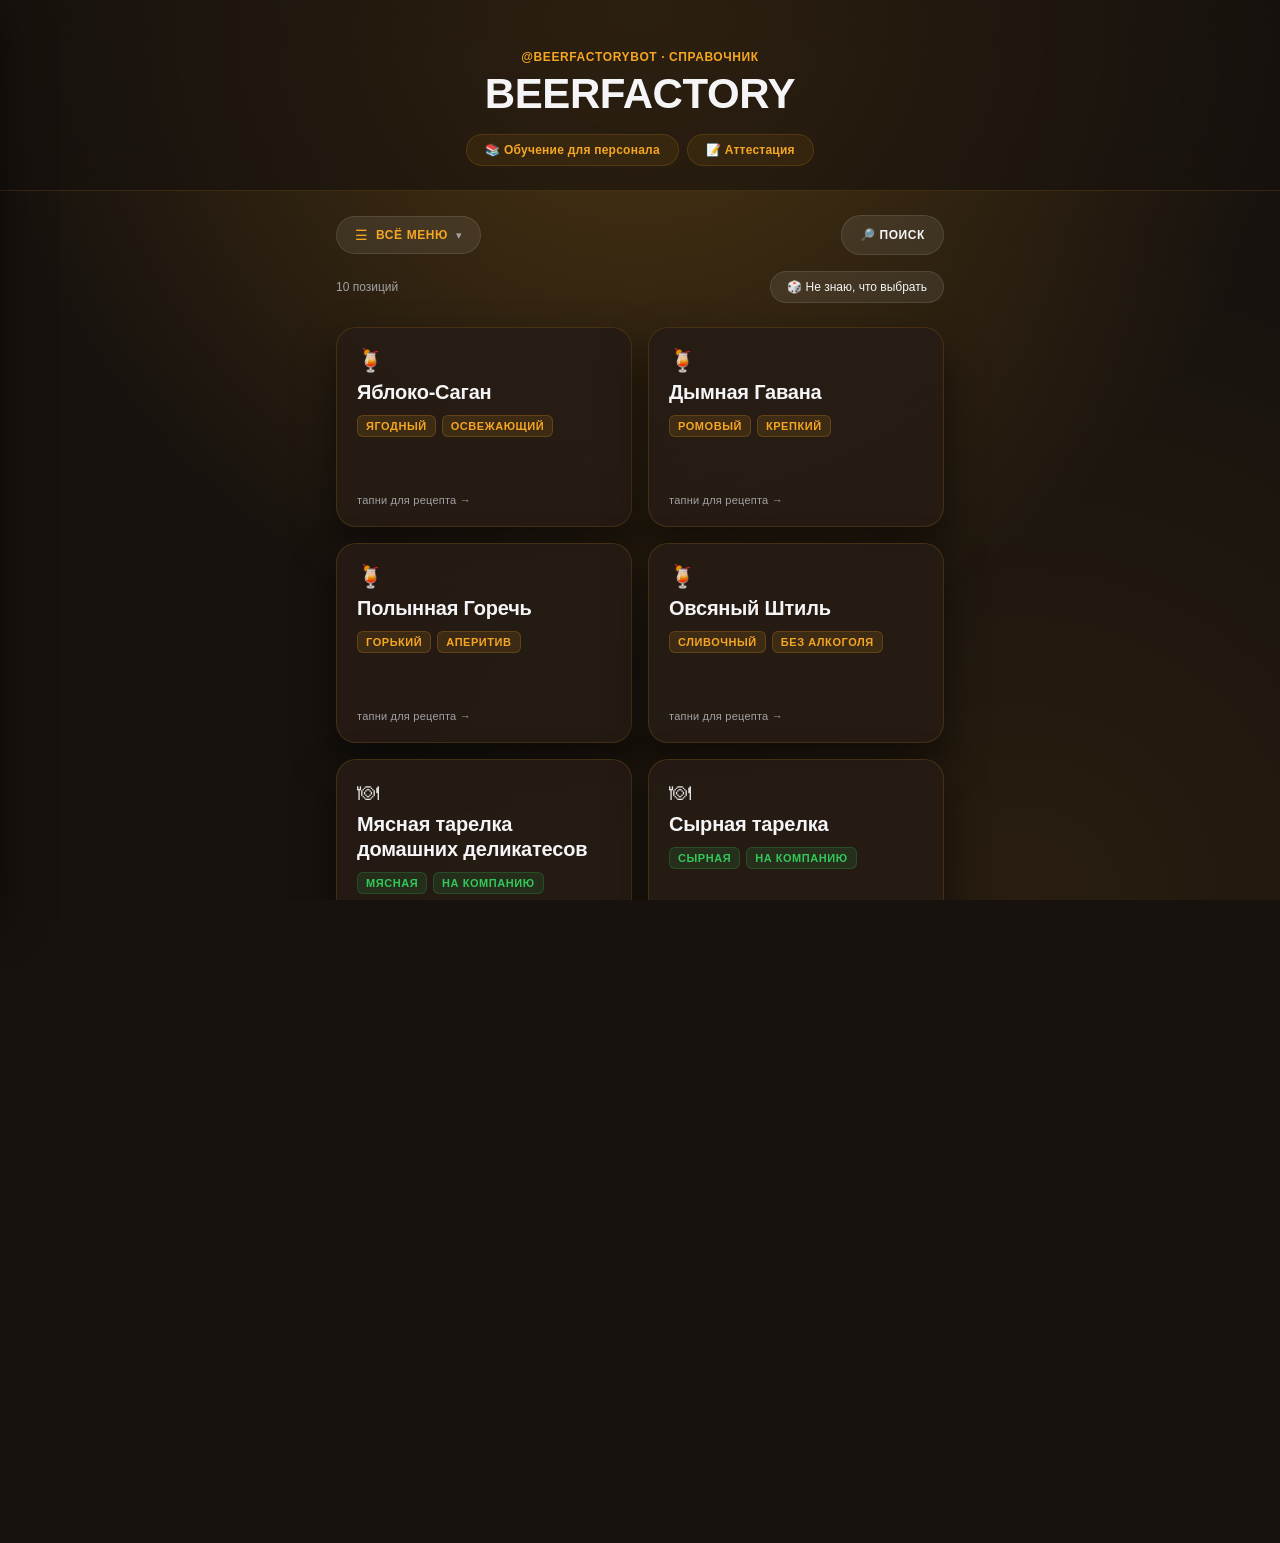
==== commit 027f59e0: "Add files via upload стили индекс" ====
--- a/index.html
+++ b/index.html
@@ -20,641 +20,7 @@
      и чтобы поле ввода при фокусе не вызывало авто-зум браузера -->  
 <meta name="viewport" content="width=device-width, initial-scale=1.0, maximum-scale=1.0, minimum-scale=1.0, user-scalable=no, viewport-fit=cover">  
 <title>BeerFactory — меню</title>  
-<style>  
-  :root {  
-    --bg-main: #17120e;  
-    --bg-card: rgba(38, 28, 20, 0.9);  
-    --accent-amber: #f5a623;  
-    --accent-amber-glow: rgba(245, 166, 35, 0.25);  
-    --accent-green: #34c759;  
-    --accent-red: #ff3b30;  
-    --text-primary: #f5f5f7;  
-    --text-secondary: #a1a1a6;  
-    --border-subtle: rgba(245, 166, 35, 0.15);  
-    --apple-ease: cubic-bezier(0.16, 1, 0.3, 1);  
-  }  
-
-  * { 
-    box-sizing: border-box; 
-    touch-action: manipulation;
-    -webkit-tap-highlight-color: transparent;
-  }  
-
-  html, body {  
-    height: 100%;  
-    height: 100dvh;  
-  }  
-  html {  
-    overflow: hidden;  
-  }  
-  
-  body {  
-    margin: 0;  
-    background-color: var(--bg-main);
-    background-image: 
-      radial-gradient(circle at 50% 0%, var(--accent-amber-glow), transparent 60%),
-      radial-gradient(circle at 80% 100%, rgba(245, 166, 35, 0.08), transparent 50%);
-    color: var(--text-primary);  
-    font-family: -apple-system, BlinkMacSystemFont, "SF Pro Display", "SF Pro Text", sans-serif;
-    padding: 0 0 60px;  
-    min-height: 100%;  
-    overflow-y: auto;  
-    overflow-x: hidden;  
-    -webkit-overflow-scrolling: touch;  
-  }  
-
-  /* Header */
-  header {  
-    padding: 50px 20px 24px;  
-    text-align: center;  
-    border-bottom: 1px solid var(--border-subtle);  
-    background: rgba(23, 18, 14, 0.6);
-    backdrop-filter: blur(20px);
-    -webkit-backdrop-filter: blur(20px);
-  }  
-  .kicker {  
-    font-size: 12px;  
-    font-weight: 600;
-    letter-spacing: 0.05em;  
-    text-transform: uppercase;  
-    color: var(--accent-amber);  
-    margin-bottom: 8px;  
-  }  
-  h1 {  
-    font-size: 42px;  
-    font-weight: 700;
-    letter-spacing: -0.01em;  
-    margin: 0;  
-    line-height: 1.05;  
-    color: var(--text-primary);
-  }  
-  .sub {  
-    font-size: 13px;  
-    color: var(--text-secondary);  
-    margin-top: 8px;  
-  }  
-  .training-link {  
-    display: inline-flex;
-    align-items: center;
-    justify-content: center;
-    margin-top: 18px;  
-    font-size: 12px;  
-    font-weight: 600;
-    letter-spacing: 0.02em;  
-    color: var(--accent-amber);  
-    text-decoration: none;  
-    background: rgba(245, 166, 35, 0.08);
-    border: 1px solid var(--border-subtle);  
-    padding: 8px 18px;  
-    border-radius: 980px;  
-    transition: opacity 0.2s var(--apple-ease), transform 0.1s var(--apple-ease), border-color 0.2s var(--apple-ease);
-  }  
-  .training-link:hover { 
-    border-color: var(--accent-amber); 
-    background: rgba(245, 166, 35, 0.15);
-  }  
-  .training-link:active {
-    transform: scale(0.98);
-  }
-
-  /* Controls & Search */
-  .controls {  
-    max-width: 640px;  
-    margin: 24px auto 0;  
-    padding: 0 16px;  
-  }  
-
-  .topbar { 
-    display: flex; 
-    align-items: center; 
-    gap: 12px; 
-    margin-bottom: 14px; 
-  }  
-
-  .menu-trigger {  
-    flex-shrink: 0;  
-    display: flex; 
-    align-items: center; 
-    gap: 8px;  
-    background: rgba(255, 255, 255, 0.08);  
-    border: 1px solid rgba(255, 255, 255, 0.1);  
-    border-radius: 980px;  
-    padding: 10px 18px;  
-    cursor: pointer;  
-    color: var(--text-primary);  
-    transition: opacity 0.2s var(--apple-ease), transform 0.1s var(--apple-ease), background 0.2s var(--apple-ease);
-  }  
-  .menu-trigger:hover { 
-    background: rgba(255, 255, 255, 0.12);
-  }  
-  .menu-trigger:active {
-    transform: scale(0.98);
-  }
-  .menu-trigger .mt-icon { font-size: 14px; flex-shrink: 0; color: var(--accent-amber); }  
-  .menu-trigger .mt-label {  
-    font-size: 12px; 
-    font-weight: 600;
-    letter-spacing: 0.05em; 
-    text-transform: uppercase;  
-    color: var(--accent-amber);  
-    white-space: nowrap; 
-    overflow: hidden; 
-    text-overflow: ellipsis;  
-    max-width: 34vw;  
-  }  
-  .menu-trigger .mt-chev { color: var(--text-secondary); font-size: 11px; flex-shrink: 0; }  
-
-  .search-slot {  
-    flex: 1;  
-    display: flex; 
-    justify-content: flex-end; 
-    align-items: center;  
-    position: relative;  
-    min-width: 0;  
-  }  
-  .search-icon-btn {  
-    flex-shrink: 0;  
-    display: flex; 
-    align-items: center; 
-    gap: 6px;  
-    height: 40px;  
-    padding: 0 18px;  
-    border-radius: 980px;  
-    background: rgba(255, 255, 255, 0.08);  
-    border: 1px solid rgba(255, 255, 255, 0.1);  
-    color: var(--text-primary);  
-    font-size: 12px;  
-    font-weight: 600;
-    letter-spacing: 0.05em;  
-    text-transform: uppercase;  
-    white-space: nowrap;  
-    cursor: pointer;  
-    transition: opacity 0.2s var(--apple-ease), transform 0.1s var(--apple-ease), background 0.2s var(--apple-ease);
-  }  
-  .search-icon-btn:hover { background: rgba(255, 255, 255, 0.12); }  
-  .search-icon-btn:active { transform: scale(0.98); }
-  .search-slot.open .search-icon-btn { display: none; }  
-
-  input[type="text"] {  
-    width: 0; 
-    min-width: 0; 
-    opacity: 0;  
-    padding: 0; 
-    border: none;  
-    background: rgba(255, 255, 255, 0.08);  
-    border-radius: 980px;  
-    color: var(--text-primary);  
-    font-family: inherit;
-    font-size: 16px;  
-    outline: none;  
-    transition: width 0.3s var(--apple-ease), opacity 0.2s var(--apple-ease), padding 0.3s var(--apple-ease), border-color 0.2s var(--apple-ease);  
-  }  
-  .search-slot.open input[type="text"] {  
-    width: 100%; 
-    opacity: 1;  
-    padding: 10px 18px;  
-    border: 1px solid var(--border-subtle);  
-  }  
-  .search-slot.open input[type="text"]:focus { border-color: var(--accent-amber); }  
-  input[type="text"]::placeholder { color: var(--text-secondary); }  
-
-  /* Drawer Navigation */
-  .drawer-overlay {  
-    position: fixed; 
-    inset: 0;  
-    background: rgba(0, 0, 0, 0.7);  
-    backdrop-filter: blur(8px);
-    -webkit-backdrop-filter: blur(8px);
-    opacity: 0; 
-    pointer-events: none;  
-    transition: opacity 0.3s var(--apple-ease);  
-    z-index: 90;  
-  }  
-  .drawer-overlay.open { opacity: 1; pointer-events: auto; }  
-
-  .drawer {  
-    position: fixed; 
-    top: 0; 
-    left: 0; 
-    bottom: 0;  
-    width: min(320px, 85vw);  
-    background: var(--bg-card);  
-    backdrop-filter: blur(20px);
-    -webkit-backdrop-filter: blur(20px);
-    border-right: 1px solid var(--border-subtle);  
-    z-index: 91;  
-    transform: translateX(-100%);  
-    transition: transform 0.4s var(--apple-ease);  
-    display: flex; 
-    flex-direction: column;  
-    box-shadow: 0 20px 40px rgba(0, 0, 0, 0.5);  
-  }  
-  .drawer.open { transform: translateX(0); }  
-  
-  .drawer-head {  
-    display: flex; 
-    align-items: center; 
-    justify-content: space-between;  
-    padding: 24px 20px 16px;  
-    border-bottom: 1px solid var(--border-subtle);  
-  }  
-  .drawer-head .dh-title {  
-    font-size: 20px;  
-    font-weight: 700;  
-    letter-spacing: -0.01em;
-    color: var(--text-primary);  
-  }  
-  .drawer-close {  
-    background: rgba(255, 255, 255, 0.08); 
-    border: none;  
-    color: var(--text-secondary);  
-    font-size: 20px; 
-    line-height: 1;  
-    cursor: pointer;  
-    width: 32px;
-    height: 32px;
-    border-radius: 50%;
-    display: flex;
-    align-items: center;
-    justify-content: center;
-    transition: color 0.2s var(--apple-ease), background 0.2s var(--apple-ease);
-  }  
-  .drawer-close:hover { color: var(--text-primary); background: rgba(255, 255, 255, 0.15); }  
-
-  .drawer-list {  
-    flex: 1;  
-    overflow-y: auto;  
-    padding: 12px 10px;  
-    display: flex; 
-    flex-direction: column; 
-    gap: 4px;  
-  }  
-  .drawer-item {  
-    display: flex; 
-    align-items: center; 
-    gap: 12px;  
-    width: 100%;  
-    text-align: left;  
-    background: transparent;  
-    border: none;  
-    padding: 12px 16px;  
-    border-radius: 12px;  
-    font-size: 14px;  
-    color: var(--text-secondary);  
-    cursor: pointer;  
-    transition: background 0.2s var(--apple-ease), color 0.2s var(--apple-ease), transform 0.1s var(--apple-ease);  
-  }  
-  .drawer-item .di-label { flex: 1; }  
-  .drawer-item:hover { background: rgba(245, 166, 35, 0.08); color: var(--text-primary); }  
-  .drawer-item:active { transform: scale(0.98); }
-  .drawer-item.active {  
-    background: rgba(245, 166, 35, 0.15);  
-    color: var(--accent-amber);  
-    font-weight: 600;  
-  }  
-
-  .toolbar {  
-    display: flex;  
-    justify-content: space-between;  
-    align-items: center;  
-    margin-top: 16px;  
-    font-size: 12px;  
-    color: var(--text-secondary);  
-  }  
-
-  .surprise-btn {  
-    background: rgba(255, 255, 255, 0.08);  
-    border: 1px solid rgba(255, 255, 255, 0.1);  
-    color: var(--text-primary);  
-    padding: 8px 16px;  
-    border-radius: 980px;  
-    font-size: 12px;  
-    font-weight: 500;
-    cursor: pointer;  
-    transition: opacity 0.2s var(--apple-ease), transform 0.1s var(--apple-ease), border-color 0.2s var(--apple-ease), background 0.2s var(--apple-ease);
-  }  
-  .surprise-btn:hover { 
-    border-color: var(--accent-amber); 
-    background: rgba(245, 166, 35, 0.1);
-    color: var(--accent-amber);
-  }  
-  .surprise-btn:active { transform: scale(0.98); }
-
-  /* Grid & Cards System */
-  .grid {  
-    max-width: 640px;  
-    margin: 24px auto 0;  
-    padding: 0 16px;  
-    display: grid;  
-    grid-template-columns: 1fr;  
-    gap: 16px;  
-  }  
-  @media (min-width: 560px){  
-    .grid { grid-template-columns: 1fr 1fr; }  
-  }  
-
-  .card {  
-    perspective: 1200px;  
-    height: 200px;  
-    transition: height 0.4s var(--apple-ease);  
-  }  
-  .card.flipped {  
-    height: var(--flip-h, 340px);  
-  }  
-  .card-inner {  
-    position: relative;  
-    width: 100%; 
-    height: 100%;  
-    transition: transform 0.6s var(--apple-ease);  
-    transform-style: preserve-3d;  
-  }  
-  .card.flipped .card-inner { transform: rotateY(180deg); }  
-
-  .face {  
-    position: absolute; 
-    inset: 0;  
-    backface-visibility: hidden;  
-    border-radius: 20px;  
-    padding: 20px;  
-    overflow: hidden;  
-    background: var(--bg-card);
-    backdrop-filter: blur(20px);
-    -webkit-backdrop-filter: blur(20px);
-    border: 1px solid var(--border-subtle);
-    box-shadow: 0 20px 40px rgba(0, 0, 0, 0.5);
-  }  
-
-  .front {  
-    display: flex;  
-    flex-direction: column;  
-    justify-content: space-between;  
-    cursor: pointer;  
-    transition: border-color 0.2s var(--apple-ease), transform 0.2s var(--apple-ease);
-  }  
-  .front:hover { 
-    border-color: var(--accent-amber); 
-  }  
-  .cat-icon { font-size: 22px; opacity: 0.9; margin-bottom: 4px; }  
-  
-  .card-name {  
-    font-size: 20px;  
-    font-weight: 700;  
-    letter-spacing: -0.01em;  
-    line-height: 1.25;  
-    margin: 6px 0 10px;  
-    color: var(--text-primary);  
-  }  
-  .tags {  
-    display: flex; 
-    flex-wrap: wrap; 
-    gap: 6px;  
-  }  
-  .tag {  
-    font-size: 11px;  
-    font-weight: 600;  
-    text-transform: uppercase;  
-    letter-spacing: 0.05em;  
-    padding: 4px 8px;  
-    border-radius: 6px;  
-    background: rgba(245, 166, 35, 0.12);  
-    color: var(--accent-amber);  
-    border: 1px solid rgba(245, 166, 35, 0.2);  
-  }  
-
-  .kitchen .tag {  
-    background: rgba(52, 199, 89, 0.12);  
-    color: var(--accent-green);  
-    border-color: rgba(52, 199, 89, 0.2);  
-  }  
-
-  .tap-hint {  
-    font-size: 11px;  
-    color: var(--text-secondary);  
-    letter-spacing: 0.02em;  
-  }  
-
-  .back {  
-    color: var(--text-primary);  
-    transform: rotateY(180deg);  
-    font-size: 13px;  
-    line-height: 1.5;  
-    cursor: pointer;  
-    overflow-y: auto;  
-  }  
-  .back b {  
-    display: block;  
-    color: var(--accent-amber);  
-    font-size: 11px;  
-    font-weight: 600;  
-    text-transform: uppercase;  
-    letter-spacing: 0.05em;  
-    margin: 12px 0 4px;  
-  }  
-  .back b:first-child { margin-top: 0; }  
-  .back .ticket-name {  
-    font-size: 18px;  
-    font-weight: 700;  
-    letter-spacing: -0.01em;  
-    color: var(--text-primary);  
-    border-bottom: 1px solid var(--border-subtle);  
-    padding-bottom: 8px;  
-    margin-bottom: 8px;  
-  }  
-
-    .back-photo {  
-    width: 100%;  
-    height: 160px;  
-    object-fit: contain; /* Отображает фото целиком без обрезки */
-    background: rgba(0, 0, 0, 0.3); /* Темный фон для полей по краям */
-    border-radius: 12px;  
-    margin-bottom: 10px;  
-    display: block;  
-    cursor: zoom-in;  
-    border: 1px solid var(--border-subtle);
-    transition: opacity 0.2s var(--apple-ease), background 0.2s var(--apple-ease);
-  }    
-  .back-photo:hover { opacity: 0.9; }
-
-  .ingredient-table { margin-bottom: 4px; }  
-  .ingredient-row {  
-    padding: 4px 0;  
-    border-bottom: 1px solid rgba(255, 255, 255, 0.05);  
-    color: var(--text-secondary);
-  }  
-  .ingredient-row:last-child { border-bottom: none; }  
-
-  /* Portion Calculator */  
-  .portion-calculator {  
-    margin: 14px 0;  
-  }  
-  .portion-calculator .calc-header {  
-    padding: 12px;  
-    background: rgba(245, 166, 35, 0.08);  
-    border-radius: 12px;  
-    border: 1px solid var(--border-subtle);
-    margin-bottom: 8px;  
-  }  
-  .portion-calculator .calc-label {  
-    display: block;  
-    font-size: 11px;  
-    text-transform: uppercase;  
-    letter-spacing: 0.05em;  
-    color: var(--accent-amber);  
-    margin-bottom: 8px;  
-    font-weight: 600;  
-  }  
-  .portion-calculator .calc-input-wrap {  
-    display: flex;  
-    gap: 8px;  
-    align-items: center;  
-  }  
-  .portion-calculator .portion-input {  
-    width: 80px;  
-    padding: 6px 10px;  
-    border: 1px solid var(--border-subtle);  
-    border-radius: 8px;  
-    background: rgba(0, 0, 0, 0.3);  
-    color: var(--text-primary);  
-    font-family: inherit;  
-    font-size: 16px;  
-  }  
-  .portion-calculator .portion-input:focus {  
-    outline: none;  
-    border-color: var(--accent-amber);  
-  }  
-  .portion-calculator .calc-unit {  
-    font-size: 11px;  
-    color: var(--text-secondary);  
-  }  
-  .scaled-recipe {  
-    margin-top: 10px;  
-    padding: 10px 12px;  
-    background: rgba(0, 0, 0, 0.2);  
-    border-left: 3px solid var(--accent-amber);  
-    border-radius: 8px;  
-    font-size: 12px;  
-    line-height: 1.6;  
-    color: var(--text-secondary);  
-  }  
-  .scaled-recipe strong {  
-    display: block;  
-    color: var(--accent-amber);  
-    font-size: 11px;  
-    text-transform: uppercase;  
-    letter-spacing: 0.05em;  
-    margin-bottom: 4px;  
-  }  
-  .scaled-recipe .scaled-row { padding: 2px 0; }  
-  .scaled-recipe .scaled-empty {  
-    opacity: 0.6;  
-    font-style: italic;  
-  }  
-
-  .empty {  
-    text-align: center;  
-    padding: 60px 20px;  
-    font-size: 14px;  
-    color: var(--text-secondary);  
-  }  
-
-  .note {  
-    max-width: 640px;  
-    margin: 40px auto 0;  
-    padding: 16px 20px;  
-    text-align: center;  
-    font-size: 12px;  
-    line-height: 1.6;  
-    color: var(--text-secondary);  
-    border-top: 1px solid var(--border-subtle);  
-  }  
-
-  @media (prefers-reduced-motion: reduce){  
-    .card-inner { transition: none; }  
-  }  
-
-  .to-top {  
-    position: fixed;  
-    right: 20px;  
-    bottom: 24px;  
-    width: 48px;  
-    height: 48px;  
-    border-radius: 980px;  
-    background: var(--accent-amber);  
-    color: #17120e;  
-    border: none;  
-    font-size: 20px;  
-    font-weight: 600;
-    line-height: 1;  
-    cursor: pointer;  
-    box-shadow: 0 10px 20px rgba(0,0,0,0.4);  
-    opacity: 0;  
-    pointer-events: none;  
-    transform: translateY(10px);  
-    transition: opacity 0.2s var(--apple-ease), transform 0.2s var(--apple-ease);  
-    z-index: 50;  
-  }  
-  .to-top:active {
-    transform: scale(0.95);
-  }
-  .to-top.visible {  
-    opacity: 1;  
-    pointer-events: auto;  
-    transform: translateY(0);  
-  }  
-
-  /* Lightbox */  
-  .lightbox-overlay {  
-    position: fixed;  
-    inset: 0;  
-    background: rgba(0, 0, 0, 0.85);  
-    backdrop-filter: blur(15px);
-    -webkit-backdrop-filter: blur(15px);
-    z-index: 200;  
-    display: flex;  
-    align-items: center;  
-    justify-content: center;  
-    padding: 20px;  
-    opacity: 0;  
-    pointer-events: none;  
-    transition: opacity 0.3s var(--apple-ease);  
-  }  
-  .lightbox-overlay.open {  
-    opacity: 1;  
-    pointer-events: auto;  
-  }  
-  .lightbox-img {  
-    max-width: 100%;  
-    max-height: 100%;  
-    object-fit: contain;  
-    border-radius: 16px;  
-    box-shadow: 0 20px 40px rgba(0,0,0,0.6);  
-    transform: scale(0.95);  
-    transition: transform 0.3s var(--apple-ease);  
-  }  
-  .lightbox-overlay.open .lightbox-img {  
-    transform: scale(1);  
-  }  
-  .lightbox-close {  
-    position: absolute;  
-    top: 20px;  
-    right: 20px;  
-    width: 40px;  
-    height: 40px;  
-    border-radius: 50%;  
-    background: rgba(255, 255, 255, 0.1);  
-    border: 1px solid rgba(255, 255, 255, 0.15);  
-    color: var(--text-primary);  
-    font-size: 22px;  
-    line-height: 1;  
-    cursor: pointer;  
-    display: flex;  
-    align-items: center;  
-    justify-content: center;  
-    transition: background 0.2s var(--apple-ease), transform 0.1s var(--apple-ease);
-  }  
-  .lightbox-close:hover { background: rgba(255, 255, 255, 0.2); }  
-  .lightbox-close:active { transform: scale(0.95); }
-</style>  
+<link rel="stylesheet" href="styles.css">
 </head>  
 <body>  
 <button class="to-top" id="toTop" aria-label="Наверх">↑</button>  
@@ -713,370 +79,7 @@
   <img class="lightbox-img" id="lightboxImg" src="" alt="">  
 </div>  
   
-<script>  
-// ====== ДЕМО-ДАННЫЕ ======  
-const ITEMS = [  
-  {name:"Яблоко-Саган", cat:"Коктейли", tags:["ягодный","освежающий"], compound:"Джин 40мл · яблочный сок 60мл · сироп саган-дайля 15мл · лайм", method:"Шейк со льдом, двойное процеживание", serving:"Коктейльный бокал, долька яблока"},  
-  {name:"Дымная Гавана", cat:"Коктейли", tags:["ромовый","крепкий"], compound:"Тёмный ром 45мл · ананасовый сок 40мл · лайм 15мл · биттер", method:"Билд в стакане на льду, лёгкое копчение веточкой розмарина", serving:"Хайбол, лёд-кубик"},  
-  {name:"Полынная Горечь", cat:"Коктейли", tags:["горький","аперитив"], compound:"Джин 35мл · Апероль 25мл · тоник · долька грейпфрута", method:"Билд в бокале со льдом, аккуратно долить тоник", serving:"Бокал для вина, лёд"},  
-  {name:"Овсяный Штиль", cat:"Коктейли", tags:["сливочный","без алкоголя"], compound:"Овсяное молоко 100мл · эспрессо 30мл · кленовый сироп 10мл", method:"Взбить шейкером без льда, перелить на лёд", serving:"Рокс, корица сверху"},  
-  {name:"Мясная тарелка домашних деликатесов", cat:"Кухня", tags:["мясная","на компанию"], compound:"Хамон, брезаола, суджук, домашняя ветчина, оливки, орехи", method:"Нарезка тонкими слайсами, выложить веером по кругу тарелки", serving:"Деревянная доска, 6 персон, горчица отдельно"},  
-  {name:"Сырная тарелка", cat:"Кухня", tags:["сырная","на компанию"], compound:"Дор блю, качотта, пармезан, мёд, грецкий орех, виноград", method:"Разложить по фактуре от мягкого к твёрдому", serving:"Каменная доска, мёд в розетке"},  
-  {name:"Брускетта с томатами", cat:"Кухня", tags:["лёгкая","вегетарианская"], compound:"Чиабатта, томаты черри, базилик, чеснок, олив. масло, бальзамик", method:"Обжарить хлеб, натереть чесноком, выложить томатную смесь", serving:"Тарелка, 3 шт, микрозелень"},  
-  {name:"Крылья BBQ острые", cat:"Кухня", tags:["острая","горячая"], compound:"Куриные крылья, соус барбекю, чили-хлопья, сельдерей", method:"Маринад 2 часа, жарка во фритюре, глазирование соусом", serving:"Тарелка, соус блю-чиз, стебель сельдерея"},  
-  {name:"Настойка «Перцовая»", cat:"Настойка", tags:["острая","крепкая"], compound:"Водка \"Русский стандарт\" 1л\nПерец Болгарский 80гр\nПерец Чили 40гр\nПерец Горошек 15гр\nСахарный Сироп 150мл", method:"Настаивать в тёмном месте 10-14 дней, ежедневно встряхивать, процедить через марлю", serving:"Рюмка, охлаждённая"},  
-  {name:"Настойка апельсиновая", cat:"Настойка", tags:["цитрусовая","крепкая"], compound:"Светлый ром 750мл\nАпельсины 2 шт\nВанилин 1г\nМёд 50мл", method:"Нарезать апельсины кольцами, положить в банку с ромом, добавить ванилин и мёд, закрыть, настаивать 21 день", serving:"Рюмка, льдинка"},  
-];  
-  
-// ====== ПОДКЛЮЧЕНИЕ К СВОЕЙ БАЗЕ NOCODB ======  
-const CONFIG = {  
-  useRemote: true,  
-  baseUrl: "https://nocodb.puzzlebot.top",  
-  tableId: "mqo5ga1nk6h8lv8",  
-  kitchenTableId: "mc7m3sa4m2x12dd",  
-  token: "uDwIj1M4tM3DkQdrJItq54GkxbdJFCJ6OUhETjA9",  
-  categoryField: "Категория",  
-};  
-  
-const CATEGORY_ICONS = {};  
-document.querySelectorAll('#tabs .drawer-item[data-cat]').forEach(btn => {  
-  const cat = btn.dataset.cat;  
-  if (cat === 'all') return;  
-  const firstWord = btn.querySelector('.di-label').textContent.trim().split(/\s+/)[0];  
-  CATEGORY_ICONS[cat] = firstWord;  
-});  
-  
-let DATA = ITEMS;  
-  
-async function fetchTable(tableId, forcedCategory){  
-  const url = `${CONFIG.baseUrl}/api/v2/tables/${tableId}/records?limit=1000`;  
-  const res = await fetch(url, { headers: { "xc-token": CONFIG.token } });  
-  if(!res.ok) throw new Error("NocoDB ответил " + res.status + " для таблицы " + tableId);  
-  const json = await res.json();  
-  const rows = json.list || [];  
-  return rows.map(r => {  
-    const cat = forcedCategory || (r[CONFIG.categoryField] || "").trim() || "Коктейли";  
-    let compound, method, serving;  
-    if (cat === "Кухня") {  
-      compound = r["Состав"] || "—";  
-      method = r["Описание"] || "—";  
-      serving = r["Граммовка"] || "—";  
-    } else {  
-      compound = r["Состав"] || "—";  
-      method = r["Метод"] || r["Приготовление"] || "—";  
-      serving = r["Подача"] || r["Вес"] || "—";  
-    }  
-    return {  
-      name: r["Название"] || "Без названия",  
-      cat: cat,  
-      tags: (r["Теги"] || "").split(/\s+/).filter(Boolean),  
-      compound: compound,  
-      method: method,  
-      serving: serving,  
-      photo: r["Фото-ссылка"] || null,  
-    };  
-  });  
-}  
-  
-async function loadData(){  
-  if(!CONFIG.useRemote) return;  
-  try{  
-    const [mainItems, kitchenItems] = await Promise.all([  
-      fetchTable(CONFIG.tableId, null),  
-      CONFIG.kitchenTableId  
-        ? fetchTable(CONFIG.kitchenTableId, "Кухня")  
-        : Promise.resolve([]),  
-    ]);  
-    DATA = [...mainItems, ...kitchenItems];  
-  }catch(e){  
-    console.error("Не удалось загрузить NocoDB, показаны демо-данные:", e);  
-  }  
-}  
-  
-let state = { cat: "all", query: "" };  
-  
-function matches(item){  
-  if(state.cat !== "all" && item.cat !== state.cat) return false;  
-  if(state.query){  
-    const q = state.query.toLowerCase();  
-    const hay = (item.name + " " + item.tags.join(" ")).toLowerCase();  
-    if(!hay.includes(q)) return false;  
-  }  
-  return true;  
-}  
-  
-const UNIT_PATTERN = /(\d+(?:[.,]\d+)?\s*(?:мл|гр|г|кг|л|шт|порц\.?|долька|дольки|долек|слайс|слайса|слайсов|лист|листик|листика|листа|стебель|стебля|палочка|палочки|щепотка|щепотки|капля|капли|капель|зубчик|зубчика|зубчиков|пучок|пучка|ч\.л\.|ст\.л\.)\.?)\s+(?=[А-ЯЁ])/g;  
-  
-function ingredientRows(text){  
-  let raw = String(text || "—").trim();  
-  let lines;  
-  if(/\\n/.test(raw)){  
-    lines = raw.split(/\\n+/);  
-  } else if(/\n/.test(raw)){  
-    lines = raw.split(/\n+/);  
-  } else {  
-    const withBreaks = raw.replace(UNIT_PATTERN, "$1\n");  
-    lines = withBreaks.split(/\n+/);  
-  }  
-  lines = lines.map(s => s.trim()).filter(Boolean);  
-  if(lines.length === 0) lines = ["—"];  
-  return lines.map(line => `<div class="ingredient-row">${line}</div>`).join("");  
-}  
-  
-// ========== КАЛЬКУЛЯТОР ПОРЦИЙ ДЛЯ НАСТОЕК ==========  
-  
-function splitCompoundToLines(text){  
-  let raw = String(text || "").trim();  
-  let lines;  
-  if(/\\n/.test(raw)){  
-    lines = raw.split(/\\n+/);  
-  } else if(/\n/.test(raw)){  
-    lines = raw.split(/\n+/);  
-  } else if(/·/.test(raw)){  
-    lines = raw.split(/·/);  
-  } else {  
-    const withBreaks = raw.replace(UNIT_PATTERN, "$1\n");  
-    lines = withBreaks.split(/\n+/);  
-  }  
-  return lines.map(s => s.trim()).filter(Boolean);  
-}  
-  
-const INGREDIENT_RE = /^(.+?)\s+(\d+(?:[.,]\d+)?)\s*(мл|гр|г|кг|л|шт|порц|долька|дольки|долек|слайс|слайса|слайсов|лист|листик|листика|листа|стебель|стебля|палочка|палочки|щепотка|щепотки|капля|капли|капель|зубчик|зубчика|зубчиков|пучок|пучка|ч\.л\.|ст\.л\.)?\.?$/;  
-  
-function parseIngredients(text){  
-  const lines = splitCompoundToLines(text);  
-  return lines.map(line => {  
-    const match = line.match(INGREDIENT_RE);  
-    if(!match){  
-      return { original: line, ingredient: line, number: null, unit: "" };  
-    }  
-    return {  
-      original: line,  
-      ingredient: match[1].trim(),  
-      number: parseFloat(match[2].replace(",", ".")),  
-      unit: match[3] || "",  
-    };  
-  });  
-}  
-  
-function formatScaledNumber(num){  
-  const rounded = Math.round(num * 100) / 100;  
-  return String(rounded);  
-}  
-  
-function scaleRecipe(text, multiplier){  
-  const ingredients = parseIngredients(text);  
-  return ingredients.map(ing => {  
-    if(ing.number === null){  
-      return ing.original;  
-    }  
-    const scaled = formatScaledNumber(ing.number * multiplier);  
-    return `${ing.ingredient} ${scaled}${ing.unit ? " " + ing.unit : ""}`;  
-  });  
-}  
-  
-function createPortionCalculator(itemName){  
-  const safeId = "calc-" + itemName.replace(/[^a-zA-Zа-яА-Я0-9]+/g, "-").toLowerCase();  
-  return `  
-    <div class="portion-calculator">  
-      <div class="calc-header">  
-        <label class="calc-label" for="${safeId}">Рассчитать на N порций</label>  
-        <div class="calc-input-wrap">  
-          <input  
-            type="number"  
-            id="${safeId}"  
-            class="portion-input"  
-            value="1"  
-            min="0.5"  
-            step="0.5"  
-            inputmode="decimal"  
-          >  
-          <span class="calc-unit">порций (можно дробное, напр. 3.5)</span>  
-        </div>  
-      </div>  
-      <div class="scaled-recipe"></div>  
-    </div>  
-  `;  
-}  
-  
-// ========== ЛАЙТБОКС: УВЕЛИЧЕНИЕ ФОТО ПО КЛИКУ ==========  
-const lightboxOverlay = document.getElementById("lightboxOverlay");  
-const lightboxImg = document.getElementById("lightboxImg");  
-const lightboxClose = document.getElementById("lightboxClose");  
-  
-function openLightbox(src, alt){  
-  lightboxImg.src = src;  
-  lightboxImg.alt = alt || "";  
-  lightboxOverlay.classList.add("open");  
-  document.body.style.overflow = "hidden";  
-}  
-function closeLightbox(){  
-  lightboxOverlay.classList.remove("open");  
-  document.body.style.overflow = "";  
-  lightboxImg.src = "";  
-}  
-lightboxClose.addEventListener("click", closeLightbox);  
-lightboxOverlay.addEventListener("click", (e) => {  
-  if(e.target === lightboxOverlay) closeLightbox();  
-});  
-document.addEventListener("keydown", (e) => {  
-  if(e.key === "Escape" && lightboxOverlay.classList.contains("open")) closeLightbox();  
-});  
-  
-function render(){  
-  const grid = document.getElementById("grid");  
-  const empty = document.getElementById("empty");  
-  const list = DATA.filter(matches);  
-  
-  document.getElementById("count").textContent = list.length + " позиций";  
-  grid.innerHTML = "";  
-  empty.style.display = list.length ? "none" : "block";  
-  
-  list.forEach(item => {  
-    const isKitchen = item.cat === "Кухня";  
-    const isRecipe = item.cat === "Настойка";  
-    const icon = CATEGORY_ICONS[item.cat] || "🍹";  
-  
-    const card = document.createElement("div");  
-    card.className = "card";  
-    card.innerHTML = `  
-  <div class="card-inner">  
-    <div class="face front ${isKitchen ? 'kitchen' : ''}">  
-      <div>  
-        <div class="cat-icon">${icon}</div>  
-        <div class="card-name">${item.name}</div>  
-        <div class="tags">${item.tags.map(t=>`<span class="tag">${t}</span>`).join("")}</div>  
-      </div>  
-      <div class="tap-hint">тапни для рецепта →</div>  
-    </div>  
-    <div class="face back">  
-      ${item.photo ? `<img class="back-photo" src="${item.photo}" alt="${item.name}">` : ''}  
-      <div class="ticket-name">${item.name}</div>  
-      ${!isKitchen ? `<b>Состав</b><div class="ingredient-table">${ingredientRows(item.compound)}</div>` : ''}  
-      ${isRecipe ? createPortionCalculator(item.name) : ''}  
-      <b>${isKitchen ? 'Описание' : 'Метод'}</b>${item.method}  
-      <b>${isKitchen ? 'Граммовка' : 'Подача'}</b>${item.serving}  
-    </div>  
-  </div>`;  
-  
-    const front = card.querySelector(".front");  
-    const back = card.querySelector(".back");  
-    front.addEventListener("click", () => card.classList.add("flipped"));  
-    back.addEventListener("click", () => card.classList.remove("flipped"));  
-  
-    grid.appendChild(card);  
-  
-    const photoImg = back.querySelector(".back-photo");  
-    if(photoImg){  
-      photoImg.addEventListener("click", (e) => {  
-        e.stopPropagation();  
-        openLightbox(photoImg.src, photoImg.alt);  
-      });  
-    }  
-  
-    if(isRecipe){  
-      const portionInput = back.querySelector(".portion-input");  
-      const scaledDiv = back.querySelector(".scaled-recipe");  
-      const originalCompound = item.compound;  
-  
-      function updateScaledRecipe(){  
-        const raw = parseFloat(portionInput.value);  
-        const multiplier = (!isNaN(raw) && raw > 0) ? raw : 1;  
-        const rows = scaleRecipe(originalCompound, multiplier);  
-        const rowsHtml = rows.length  
-          ? rows.map(r => `<div class="scaled-row">• ${r}</div>`).join("")  
-          : `<div class="scaled-empty">Не удалось разобрать состав на ингредиенты.</div>`;  
-        scaledDiv.innerHTML = `<strong>На ${multiplier} порций</strong>` + rowsHtml;  
-      }  
-  
-      portionInput.addEventListener("input", updateScaledRecipe);  
-      portionInput.addEventListener("change", updateScaledRecipe);  
-      portionInput.addEventListener("click", (e) => e.stopPropagation());
-      portionInput.addEventListener("touchstart", (e) => e.stopPropagation());
-      portionInput.addEventListener("focus", (e) => e.stopPropagation());
-  
-  
-      updateScaledRecipe();  
-    }  
-  
-    const naturalHeight = back.scrollHeight + 8;  
-    card.style.setProperty("--flip-h", Math.max(naturalHeight, 220) + "px");  
-  });  
-}  
-  
-const drawer = document.getElementById("drawer");  
-const drawerOverlay = document.getElementById("drawerOverlay");  
-const menuLabel = document.getElementById("menuLabel");  
-  
-function openDrawer(){  
-  drawer.classList.add("open");  
-  drawerOverlay.classList.add("open");  
-  document.body.style.overflow = "hidden";  
-}  
-function closeDrawer(){  
-  drawer.classList.remove("open");  
-  drawerOverlay.classList.remove("open");  
-  document.body.style.overflow = "";  
-}  
-document.getElementById("menuBtn").addEventListener("click", openDrawer);  
-document.getElementById("drawerClose").addEventListener("click", closeDrawer);  
-drawerOverlay.addEventListener("click", closeDrawer);  
-  
-document.getElementById("tabs").addEventListener("click", (e) => {  
-  const btn = e.target.closest(".drawer-item");  
-  if(!btn) return;  
-  document.querySelectorAll(".drawer-item").forEach(t => t.classList.remove("active"));  
-  btn.classList.add("active");  
-  state.cat = btn.dataset.cat;  
-  menuLabel.textContent = btn.querySelector(".di-label").textContent;  
-  render();  
-  closeDrawer();  
-});  
-  
-const searchSlot = document.getElementById("searchSlot");  
-const searchInput = document.getElementById("search");  
-document.getElementById("searchIconBtn").addEventListener("click", () => {  
-  searchSlot.classList.add("open");  
-  searchInput.focus();  
-});  
-searchInput.addEventListener("blur", () => {  
-  if(!searchInput.value.trim()) searchSlot.classList.remove("open");  
-});  
-  
-document.getElementById("search").addEventListener("input", (e) => {  
-  state.query = e.target.value.trim();  
-  render();  
-});  
-  
-document.getElementById("surprise").addEventListener("click", () => {  
-  const pool = DATA.filter(i => state.cat === "all" ? true : i.cat === state.cat);  
-  const pick = pool[Math.floor(Math.random() * pool.length)];  
-  document.getElementById("search").value = "";  
-  state.query = "";  
-  render();  
-  const cards = [...document.querySelectorAll(".card-name")];  
-  const target = cards.find(c => c.textContent === pick.name);  
-  if(target){  
-    const card = target.closest(".card");  
-    card.scrollIntoView({behavior:"smooth", block:"center"});  
-    setTimeout(() => card.classList.add("flipped"), 350);  
-  }  
-});  
-  
-const toTopBtn = document.getElementById("toTop");  
-document.body.addEventListener("scroll", () => {  
-  if(document.body.scrollTop > window.innerHeight * 0.6){  
-    toTopBtn.classList.add("visible");  
-  } else {  
-    toTopBtn.classList.remove("visible");  
-  }  
-});  
-toTopBtn.addEventListener("click", () => {  
-  document.body.scrollTo({ top: 0, behavior: "smooth" });  
-});  
-  
-loadData().then(render);  
-</script>  
+<script src="script.js"></script>
   
 </body>  
 </html>
--- a/styles.css
+++ b/styles.css
@@ -0,0 +1,657 @@
+  :root {  
+    --bg-main: #17120e;  
+    --bg-card: rgba(38, 28, 20, 0.9);  
+    --accent-amber: #f5a623;  
+    --accent-amber-glow: rgba(245, 166, 35, 0.25);  
+    --accent-green: #34c759;  
+    --accent-red: #ff3b30;  
+    --text-primary: #f5f5f7;  
+    --text-secondary: #a1a1a6;  
+    --border-subtle: rgba(245, 166, 35, 0.15);  
+    --apple-ease: cubic-bezier(0.16, 1, 0.3, 1);  
+  }  
+
+  * { 
+    box-sizing: border-box; 
+    touch-action: manipulation;
+    -webkit-tap-highlight-color: transparent;
+  }  
+
+  html, body {  
+    height: 100%;  
+    height: 100dvh;  
+  }  
+  html {  
+    overflow: hidden;  
+  }  
+  
+  body {  
+    margin: 0;  
+    background-color: var(--bg-main);
+    background-image: 
+      radial-gradient(circle at 50% 0%, var(--accent-amber-glow), transparent 60%),
+      radial-gradient(circle at 80% 100%, rgba(245, 166, 35, 0.08), transparent 50%);
+    color: var(--text-primary);  
+    font-family: -apple-system, BlinkMacSystemFont, "SF Pro Display", "SF Pro Text", sans-serif;
+    padding: 0 0 60px;  
+    min-height: 100%;  
+    overflow-y: auto;  
+    overflow-x: hidden;  
+    -webkit-overflow-scrolling: touch;  
+  }  
+
+  /* Header */
+  header {  
+    padding: 50px 20px 24px;  
+    text-align: center;  
+    border-bottom: 1px solid var(--border-subtle);  
+    background: rgba(23, 18, 14, 0.6);
+    backdrop-filter: blur(20px);
+    -webkit-backdrop-filter: blur(20px);
+  }  
+  .kicker {  
+    font-size: 12px;  
+    font-weight: 600;
+    letter-spacing: 0.05em;  
+    text-transform: uppercase;  
+    color: var(--accent-amber);  
+    margin-bottom: 8px;  
+  }  
+  h1 {  
+    font-size: 42px;  
+    font-weight: 700;
+    letter-spacing: -0.01em;  
+    margin: 0;  
+    line-height: 1.05;  
+    color: var(--text-primary);
+  }  
+  .sub {  
+    font-size: 13px;  
+    color: var(--text-secondary);  
+    margin-top: 8px;  
+  }  
+  .training-link {  
+    display: inline-flex;
+    align-items: center;
+    justify-content: center;
+    margin-top: 18px;  
+    font-size: 12px;  
+    font-weight: 600;
+    letter-spacing: 0.02em;  
+    color: var(--accent-amber);  
+    text-decoration: none;  
+    background: rgba(245, 166, 35, 0.08);
+    border: 1px solid var(--border-subtle);  
+    padding: 8px 18px;  
+    border-radius: 980px;  
+    transition: opacity 0.2s var(--apple-ease), transform 0.1s var(--apple-ease), border-color 0.2s var(--apple-ease);
+  }  
+  .training-link:hover { 
+    border-color: var(--accent-amber); 
+    background: rgba(245, 166, 35, 0.15);
+  }  
+  .training-link:active {
+    transform: scale(0.98);
+  }
+
+  /* Controls & Search */
+  .controls {  
+    max-width: 640px;  
+    margin: 24px auto 0;  
+    padding: 0 16px;  
+  }  
+
+  .topbar { 
+    display: flex; 
+    align-items: center; 
+    gap: 12px; 
+    margin-bottom: 14px; 
+  }  
+
+  .menu-trigger {  
+    flex-shrink: 0;  
+    display: flex; 
+    align-items: center; 
+    gap: 8px;  
+    background: rgba(255, 255, 255, 0.08);  
+    border: 1px solid rgba(255, 255, 255, 0.1);  
+    border-radius: 980px;  
+    padding: 10px 18px;  
+    cursor: pointer;  
+    color: var(--text-primary);  
+    transition: opacity 0.2s var(--apple-ease), transform 0.1s var(--apple-ease), background 0.2s var(--apple-ease);
+  }  
+  .menu-trigger:hover { 
+    background: rgba(255, 255, 255, 0.12);
+  }  
+  .menu-trigger:active {
+    transform: scale(0.98);
+  }
+  .menu-trigger .mt-icon { font-size: 14px; flex-shrink: 0; color: var(--accent-amber); }  
+  .menu-trigger .mt-label {  
+    font-size: 12px; 
+    font-weight: 600;
+    letter-spacing: 0.05em; 
+    text-transform: uppercase;  
+    color: var(--accent-amber);  
+    white-space: nowrap; 
+    overflow: hidden; 
+    text-overflow: ellipsis;  
+    max-width: 34vw;  
+  }  
+  .menu-trigger .mt-chev { color: var(--text-secondary); font-size: 11px; flex-shrink: 0; }  
+
+  .search-slot {  
+    flex: 1;  
+    display: flex; 
+    justify-content: flex-end; 
+    align-items: center;  
+    position: relative;  
+    min-width: 0;  
+  }  
+  .search-icon-btn {  
+    flex-shrink: 0;  
+    display: flex; 
+    align-items: center; 
+    gap: 6px;  
+    height: 40px;  
+    padding: 0 18px;  
+    border-radius: 980px;  
+    background: rgba(255, 255, 255, 0.08);  
+    border: 1px solid rgba(255, 255, 255, 0.1);  
+    color: var(--text-primary);  
+    font-size: 12px;  
+    font-weight: 600;
+    letter-spacing: 0.05em;  
+    text-transform: uppercase;  
+    white-space: nowrap;  
+    cursor: pointer;  
+    transition: opacity 0.2s var(--apple-ease), transform 0.1s var(--apple-ease), background 0.2s var(--apple-ease);
+  }  
+  .search-icon-btn:hover { background: rgba(255, 255, 255, 0.12); }  
+  .search-icon-btn:active { transform: scale(0.98); }
+  .search-slot.open .search-icon-btn { display: none; }  
+
+  input[type="text"] {  
+    width: 0; 
+    min-width: 0; 
+    opacity: 0;  
+    padding: 0; 
+    border: none;  
+    background: rgba(255, 255, 255, 0.08);  
+    border-radius: 980px;  
+    color: var(--text-primary);  
+    font-family: inherit;
+    font-size: 16px;  
+    outline: none;  
+    transition: width 0.3s var(--apple-ease), opacity 0.2s var(--apple-ease), padding 0.3s var(--apple-ease), border-color 0.2s var(--apple-ease);  
+  }  
+  .search-slot.open input[type="text"] {  
+    width: 100%; 
+    opacity: 1;  
+    padding: 10px 18px;  
+    border: 1px solid var(--border-subtle);  
+  }  
+  .search-slot.open input[type="text"]:focus { border-color: var(--accent-amber); }  
+  input[type="text"]::placeholder { color: var(--text-secondary); }  
+
+  /* Drawer Navigation */
+  .drawer-overlay {  
+    position: fixed; 
+    inset: 0;  
+    background: rgba(0, 0, 0, 0.7);  
+    backdrop-filter: blur(8px);
+    -webkit-backdrop-filter: blur(8px);
+    opacity: 0; 
+    pointer-events: none;  
+    transition: opacity 0.3s var(--apple-ease);  
+    z-index: 90;  
+  }  
+  .drawer-overlay.open { opacity: 1; pointer-events: auto; }  
+
+  .drawer {  
+    position: fixed; 
+    top: 0; 
+    left: 0; 
+    bottom: 0;  
+    width: min(320px, 85vw);  
+    background: var(--bg-card);  
+    backdrop-filter: blur(20px);
+    -webkit-backdrop-filter: blur(20px);
+    border-right: 1px solid var(--border-subtle);  
+    z-index: 91;  
+    transform: translateX(-100%);  
+    transition: transform 0.4s var(--apple-ease);  
+    display: flex; 
+    flex-direction: column;  
+    box-shadow: 0 20px 40px rgba(0, 0, 0, 0.5);  
+  }  
+  .drawer.open { transform: translateX(0); }  
+  
+  .drawer-head {  
+    display: flex; 
+    align-items: center; 
+    justify-content: space-between;  
+    padding: 24px 20px 16px;  
+    border-bottom: 1px solid var(--border-subtle);  
+  }  
+  .drawer-head .dh-title {  
+    font-size: 20px;  
+    font-weight: 700;  
+    letter-spacing: -0.01em;
+    color: var(--text-primary);  
+  }  
+  .drawer-close {  
+    background: rgba(255, 255, 255, 0.08); 
+    border: none;  
+    color: var(--text-secondary);  
+    font-size: 20px; 
+    line-height: 1;  
+    cursor: pointer;  
+    width: 32px;
+    height: 32px;
+    border-radius: 50%;
+    display: flex;
+    align-items: center;
+    justify-content: center;
+    transition: color 0.2s var(--apple-ease), background 0.2s var(--apple-ease);
+  }  
+  .drawer-close:hover { color: var(--text-primary); background: rgba(255, 255, 255, 0.15); }  
+
+  .drawer-list {  
+    flex: 1;  
+    overflow-y: auto;  
+    padding: 12px 10px;  
+    display: flex; 
+    flex-direction: column; 
+    gap: 4px;  
+  }  
+  .drawer-item {  
+    display: flex; 
+    align-items: center; 
+    gap: 12px;  
+    width: 100%;  
+    text-align: left;  
+    background: transparent;  
+    border: none;  
+    padding: 12px 16px;  
+    border-radius: 12px;  
+    font-size: 14px;  
+    color: var(--text-secondary);  
+    cursor: pointer;  
+    transition: background 0.2s var(--apple-ease), color 0.2s var(--apple-ease), transform 0.1s var(--apple-ease);  
+  }  
+  .drawer-item .di-label { flex: 1; }  
+  .drawer-item:hover { background: rgba(245, 166, 35, 0.08); color: var(--text-primary); }  
+  .drawer-item:active { transform: scale(0.98); }
+  .drawer-item.active {  
+    background: rgba(245, 166, 35, 0.15);  
+    color: var(--accent-amber);  
+    font-weight: 600;  
+  }  
+
+  .toolbar {  
+    display: flex;  
+    justify-content: space-between;  
+    align-items: center;  
+    margin-top: 16px;  
+    font-size: 12px;  
+    color: var(--text-secondary);  
+  }  
+
+  .surprise-btn {  
+    background: rgba(255, 255, 255, 0.08);  
+    border: 1px solid rgba(255, 255, 255, 0.1);  
+    color: var(--text-primary);  
+    padding: 8px 16px;  
+    border-radius: 980px;  
+    font-size: 12px;  
+    font-weight: 500;
+    cursor: pointer;  
+    transition: opacity 0.2s var(--apple-ease), transform 0.1s var(--apple-ease), border-color 0.2s var(--apple-ease), background 0.2s var(--apple-ease);
+  }  
+  .surprise-btn:hover { 
+    border-color: var(--accent-amber); 
+    background: rgba(245, 166, 35, 0.1);
+    color: var(--accent-amber);
+  }  
+  .surprise-btn:active { transform: scale(0.98); }
+
+  /* Grid & Cards System */
+  .grid {  
+    max-width: 640px;  
+    margin: 24px auto 0;  
+    padding: 0 16px;  
+    display: grid;  
+    grid-template-columns: 1fr;  
+    gap: 16px;  
+  }  
+  @media (min-width: 560px){  
+    .grid { grid-template-columns: 1fr 1fr; }  
+  }  
+
+  .card {  
+    perspective: 1200px;  
+    height: 200px;  
+    transition: height 0.4s var(--apple-ease);  
+  }  
+  .card.flipped {  
+    height: var(--flip-h, 340px);  
+  }  
+  .card-inner {  
+    position: relative;  
+    width: 100%; 
+    height: 100%;  
+    transition: transform 0.6s var(--apple-ease);  
+    transform-style: preserve-3d;  
+  }  
+  .card.flipped .card-inner { transform: rotateY(180deg); }  
+
+  .face {  
+    position: absolute; 
+    inset: 0;  
+    backface-visibility: hidden;  
+    border-radius: 20px;  
+    padding: 20px;  
+    overflow: hidden;  
+    background: var(--bg-card);
+    backdrop-filter: blur(20px);
+    -webkit-backdrop-filter: blur(20px);
+    border: 1px solid var(--border-subtle);
+    box-shadow: 0 20px 40px rgba(0, 0, 0, 0.5);
+  }  
+
+  .front {  
+    display: flex;  
+    flex-direction: column;  
+    justify-content: space-between;  
+    cursor: pointer;  
+    transition: border-color 0.2s var(--apple-ease), transform 0.2s var(--apple-ease), box-shadow 0.2s var(--apple-ease);
+  }  
+  .front:hover { 
+    border-color: var(--accent-amber); 
+    transform: translateY(-3px);
+    box-shadow: 0 24px 44px rgba(0, 0, 0, 0.55);
+  }  
+  .front:active {
+    transform: translateY(-1px) scale(0.99);
+  }
+
+  /* Плавное появление карточек при рендере (загрузка / смена категории / поиск) */
+  @keyframes cardIn {
+    from { opacity: 0; transform: translateY(16px) scale(0.97); }
+    to   { opacity: 1; transform: translateY(0) scale(1); }
+  }
+  .card {
+    animation: cardIn 0.5s var(--apple-ease) both;
+  }
+
+  /* Мягкий кросс-фейд содержимого грида при смене вкладки/поиска */
+  .grid {
+    transition: opacity 0.18s var(--apple-ease);
+  }
+  .grid.fading {
+    opacity: 0;
+  }
+  .cat-icon { font-size: 22px; opacity: 0.9; margin-bottom: 4px; }  
+  
+  .card-name {  
+    font-size: 20px;  
+    font-weight: 700;  
+    letter-spacing: -0.01em;  
+    line-height: 1.25;  
+    margin: 6px 0 10px;  
+    color: var(--text-primary);  
+  }  
+  .tags {  
+    display: flex; 
+    flex-wrap: wrap; 
+    gap: 6px;  
+  }  
+  .tag {  
+    font-size: 11px;  
+    font-weight: 600;  
+    text-transform: uppercase;  
+    letter-spacing: 0.05em;  
+    padding: 4px 8px;  
+    border-radius: 6px;  
+    background: rgba(245, 166, 35, 0.12);  
+    color: var(--accent-amber);  
+    border: 1px solid rgba(245, 166, 35, 0.2);  
+  }  
+
+  .kitchen .tag {  
+    background: rgba(52, 199, 89, 0.12);  
+    color: var(--accent-green);  
+    border-color: rgba(52, 199, 89, 0.2);  
+  }  
+
+  .tap-hint {  
+    font-size: 11px;  
+    color: var(--text-secondary);  
+    letter-spacing: 0.02em;  
+  }  
+
+  .back {  
+    color: var(--text-primary);  
+    transform: rotateY(180deg);  
+    font-size: 13px;  
+    line-height: 1.5;  
+    cursor: pointer;  
+    overflow-y: auto;  
+  }  
+  .back b {  
+    display: block;  
+    color: var(--accent-amber);  
+    font-size: 11px;  
+    font-weight: 600;  
+    text-transform: uppercase;  
+    letter-spacing: 0.05em;  
+    margin: 12px 0 4px;  
+  }  
+  .back b:first-child { margin-top: 0; }  
+  .back .ticket-name {  
+    font-size: 18px;  
+    font-weight: 700;  
+    letter-spacing: -0.01em;  
+    color: var(--text-primary);  
+    border-bottom: 1px solid var(--border-subtle);  
+    padding-bottom: 8px;  
+    margin-bottom: 8px;  
+  }  
+
+    .back-photo {  
+    width: 100%;  
+    height: 160px;  
+    object-fit: contain; /* Отображает фото целиком без обрезки */
+    background: rgba(0, 0, 0, 0.3); /* Темный фон для полей по краям */
+    border-radius: 12px;  
+    margin-bottom: 10px;  
+    display: block;  
+    cursor: zoom-in;  
+    border: 1px solid var(--border-subtle);
+    transition: opacity 0.2s var(--apple-ease), background 0.2s var(--apple-ease);
+  }    
+  .back-photo:hover { opacity: 0.9; }
+
+  .ingredient-table { margin-bottom: 4px; }  
+  .ingredient-row {  
+    padding: 4px 0;  
+    border-bottom: 1px solid rgba(255, 255, 255, 0.05);  
+    color: var(--text-secondary);
+  }  
+  .ingredient-row:last-child { border-bottom: none; }  
+
+  /* Portion Calculator */  
+  .portion-calculator {  
+    margin: 14px 0;  
+  }  
+  .portion-calculator .calc-header {  
+    padding: 12px;  
+    background: rgba(245, 166, 35, 0.08);  
+    border-radius: 12px;  
+    border: 1px solid var(--border-subtle);
+    margin-bottom: 8px;  
+  }  
+  .portion-calculator .calc-label {  
+    display: block;  
+    font-size: 11px;  
+    text-transform: uppercase;  
+    letter-spacing: 0.05em;  
+    color: var(--accent-amber);  
+    margin-bottom: 8px;  
+    font-weight: 600;  
+  }  
+  .portion-calculator .calc-input-wrap {  
+    display: flex;  
+    gap: 8px;  
+    align-items: center;  
+  }  
+  .portion-calculator .portion-input {  
+    width: 80px;  
+    padding: 6px 10px;  
+    border: 1px solid var(--border-subtle);  
+    border-radius: 8px;  
+    background: rgba(0, 0, 0, 0.3);  
+    color: var(--text-primary);  
+    font-family: inherit;  
+    font-size: 16px;  
+  }  
+  .portion-calculator .portion-input:focus {  
+    outline: none;  
+    border-color: var(--accent-amber);  
+  }  
+  .portion-calculator .calc-unit {  
+    font-size: 11px;  
+    color: var(--text-secondary);  
+  }  
+  .scaled-recipe {  
+    margin-top: 10px;  
+    padding: 10px 12px;  
+    background: rgba(0, 0, 0, 0.2);  
+    border-left: 3px solid var(--accent-amber);  
+    border-radius: 8px;  
+    font-size: 12px;  
+    line-height: 1.6;  
+    color: var(--text-secondary);  
+  }  
+  .scaled-recipe strong {  
+    display: block;  
+    color: var(--accent-amber);  
+    font-size: 11px;  
+    text-transform: uppercase;  
+    letter-spacing: 0.05em;  
+    margin-bottom: 4px;  
+  }  
+  .scaled-recipe .scaled-row { padding: 2px 0; }  
+  .scaled-recipe .scaled-empty {  
+    opacity: 0.6;  
+    font-style: italic;  
+  }  
+
+  .empty {  
+    text-align: center;  
+    padding: 60px 20px;  
+    font-size: 14px;  
+    color: var(--text-secondary);  
+  }  
+
+  .note {  
+    max-width: 640px;  
+    margin: 40px auto 0;  
+    padding: 16px 20px;  
+    text-align: center;  
+    font-size: 12px;  
+    line-height: 1.6;  
+    color: var(--text-secondary);  
+    border-top: 1px solid var(--border-subtle);  
+  }  
+
+  @media (prefers-reduced-motion: reduce){  
+    .card-inner { transition: none; }  
+    .card { animation: none; }
+    .grid { transition: none; }
+  }  
+
+  .to-top {  
+    position: fixed;  
+    right: 20px;  
+    bottom: 24px;  
+    width: 48px;  
+    height: 48px;  
+    border-radius: 980px;  
+    background: var(--accent-amber);  
+    color: #17120e;  
+    border: none;  
+    font-size: 20px;  
+    font-weight: 600;
+    line-height: 1;  
+    cursor: pointer;  
+    box-shadow: 0 10px 20px rgba(0,0,0,0.4);  
+    opacity: 0;  
+    pointer-events: none;  
+    transform: translateY(10px);  
+    transition: opacity 0.2s var(--apple-ease), transform 0.2s var(--apple-ease);  
+    z-index: 50;  
+  }  
+  .to-top:active {
+    transform: scale(0.95);
+  }
+  .to-top.visible {  
+    opacity: 1;  
+    pointer-events: auto;  
+    transform: translateY(0);  
+  }  
+
+  /* Lightbox */  
+  .lightbox-overlay {  
+    position: fixed;  
+    inset: 0;  
+    background: rgba(0, 0, 0, 0.85);  
+    backdrop-filter: blur(15px);
+    -webkit-backdrop-filter: blur(15px);
+    z-index: 200;  
+    display: flex;  
+    align-items: center;  
+    justify-content: center;  
+    padding: 20px;  
+    opacity: 0;  
+    pointer-events: none;  
+    transition: opacity 0.3s var(--apple-ease);  
+  }  
+  .lightbox-overlay.open {  
+    opacity: 1;  
+    pointer-events: auto;  
+  }  
+  .lightbox-img {  
+    max-width: 100%;  
+    max-height: 100%;  
+    object-fit: contain;  
+    border-radius: 16px;  
+    box-shadow: 0 20px 40px rgba(0,0,0,0.6);  
+    transform: scale(0.95);  
+    transition: transform 0.3s var(--apple-ease);  
+  }  
+  .lightbox-overlay.open .lightbox-img {  
+    transform: scale(1);  
+  }  
+  .lightbox-close {  
+    position: absolute;  
+    top: 20px;  
+    right: 20px;  
+    width: 40px;  
+    height: 40px;  
+    border-radius: 50%;  
+    background: rgba(255, 255, 255, 0.1);  
+    border: 1px solid rgba(255, 255, 255, 0.15);  
+    color: var(--text-primary);  
+    font-size: 22px;  
+    line-height: 1;  
+    cursor: pointer;  
+    display: flex;  
+    align-items: center;  
+    justify-content: center;  
+    transition: background 0.2s var(--apple-ease), transform 0.1s var(--apple-ease);
+  }  
+  .lightbox-close:hover { background: rgba(255, 255, 255, 0.2); }  
+  .lightbox-close:active { transform: scale(0.95); }
